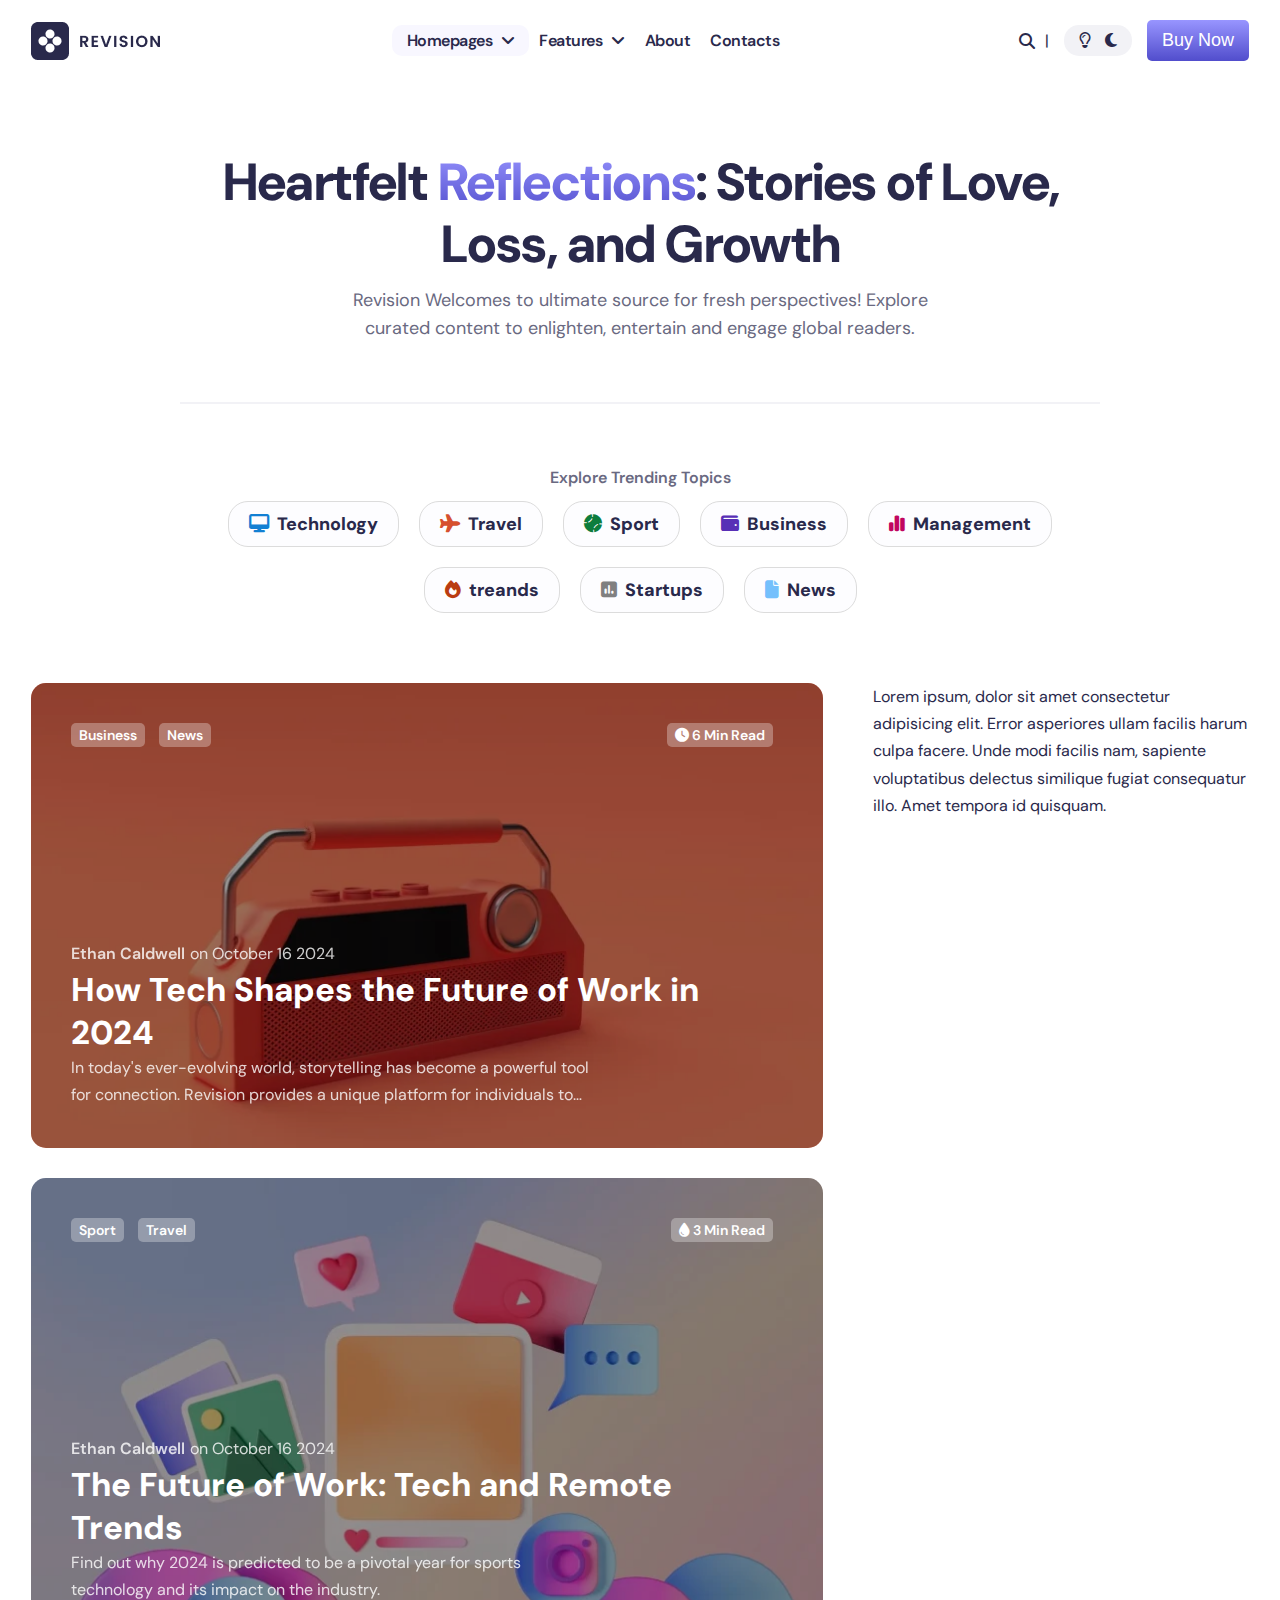
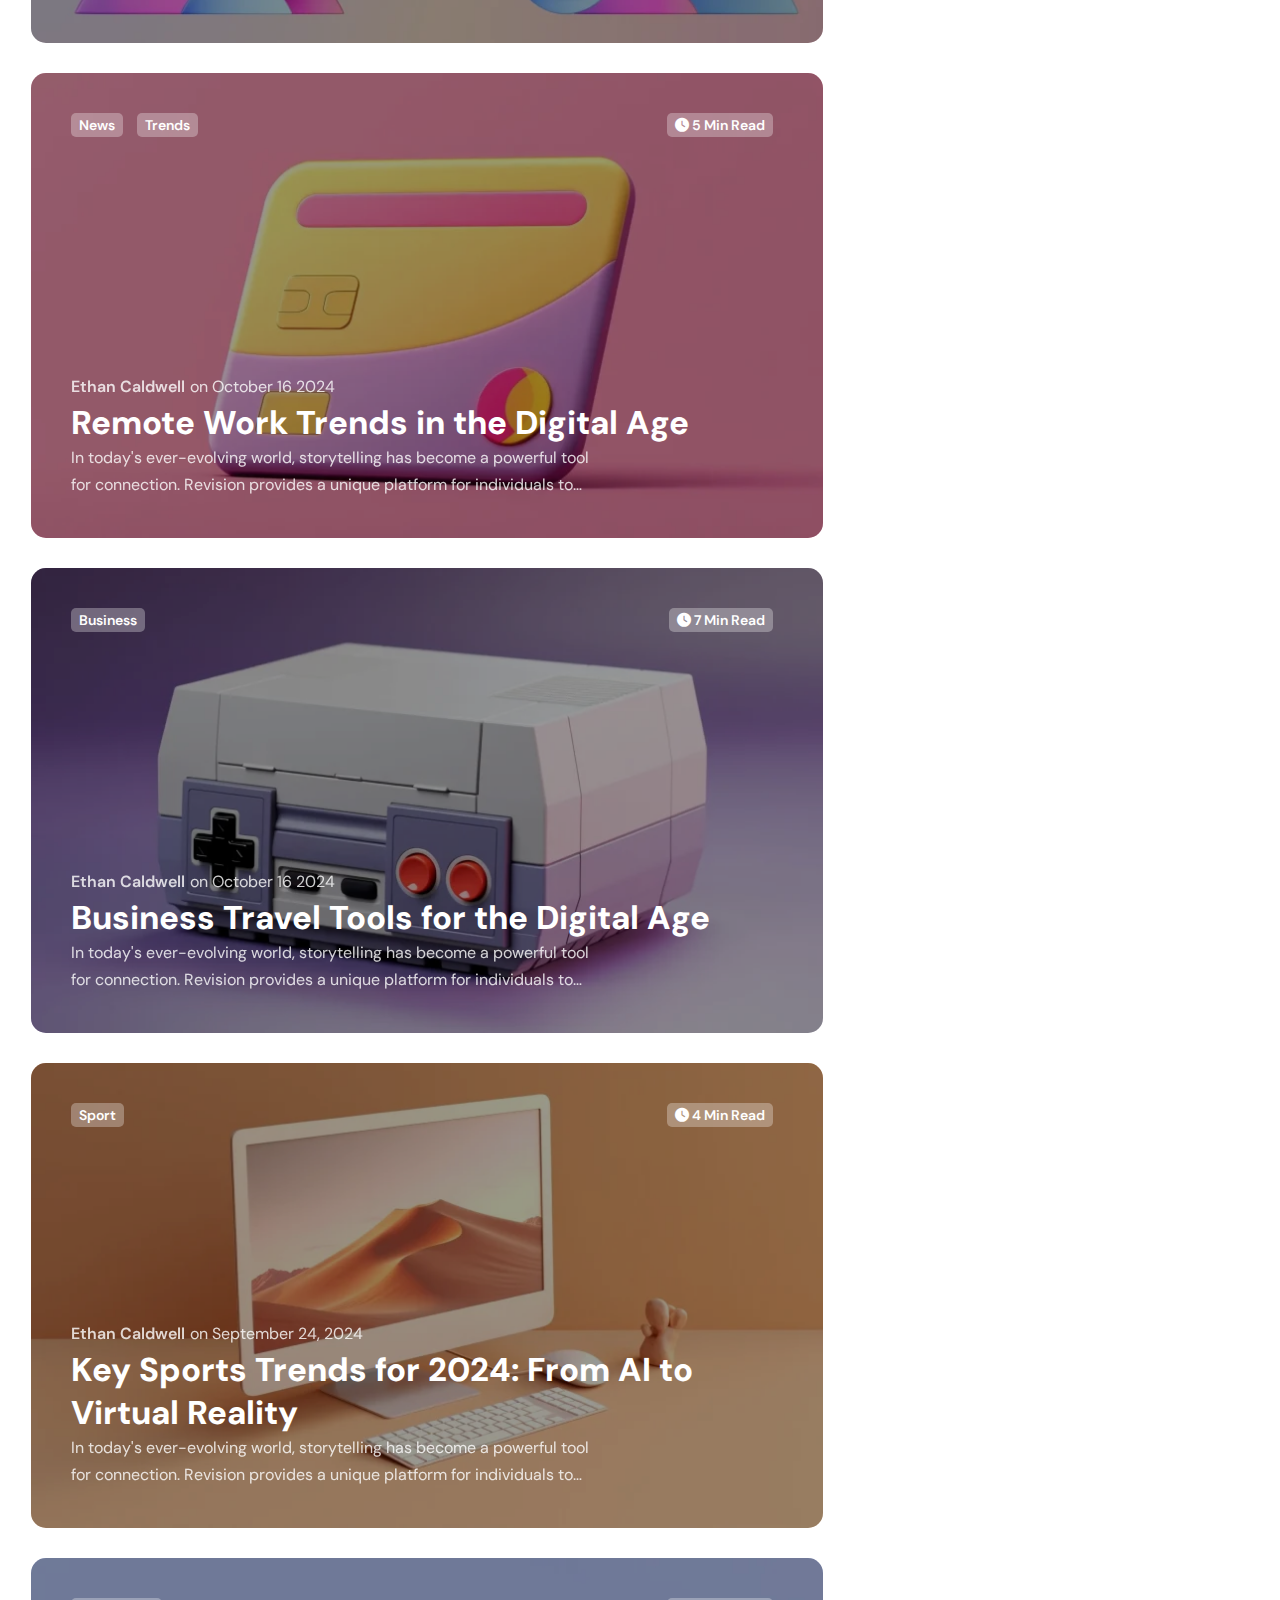
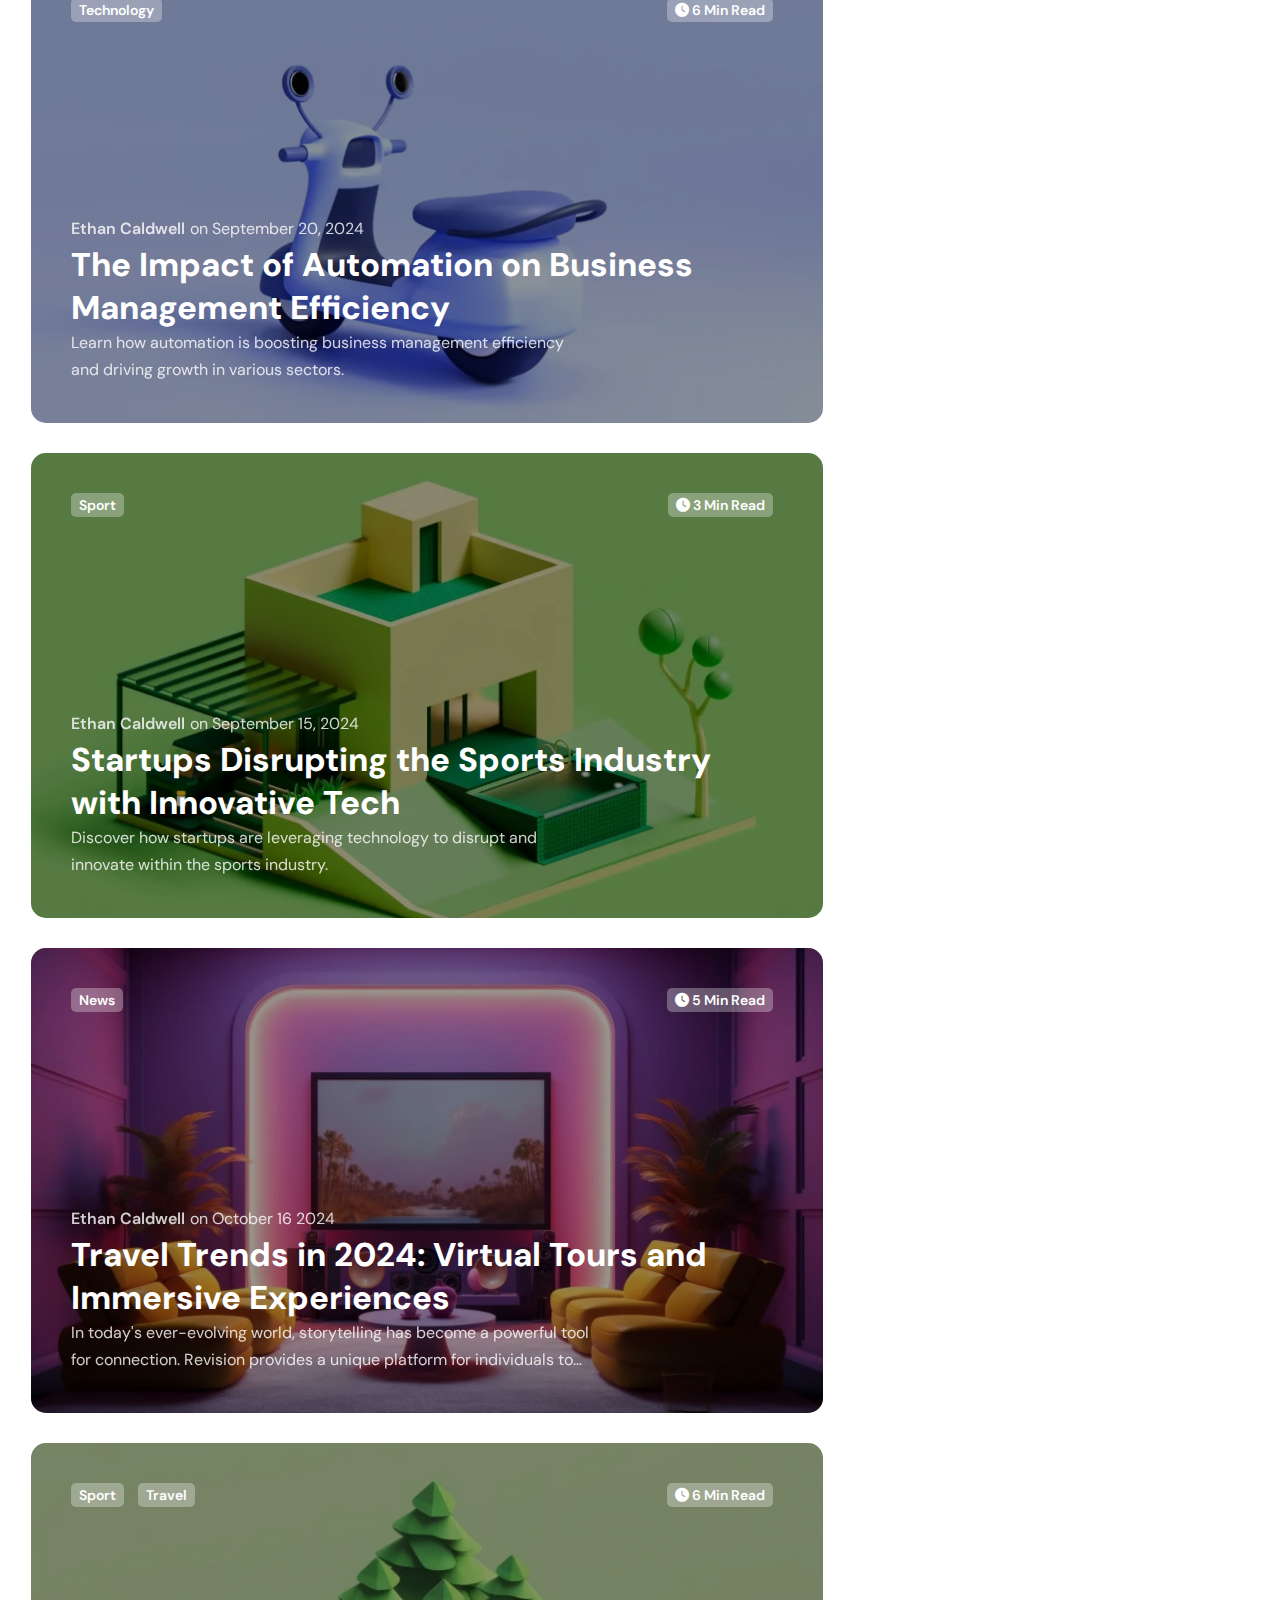
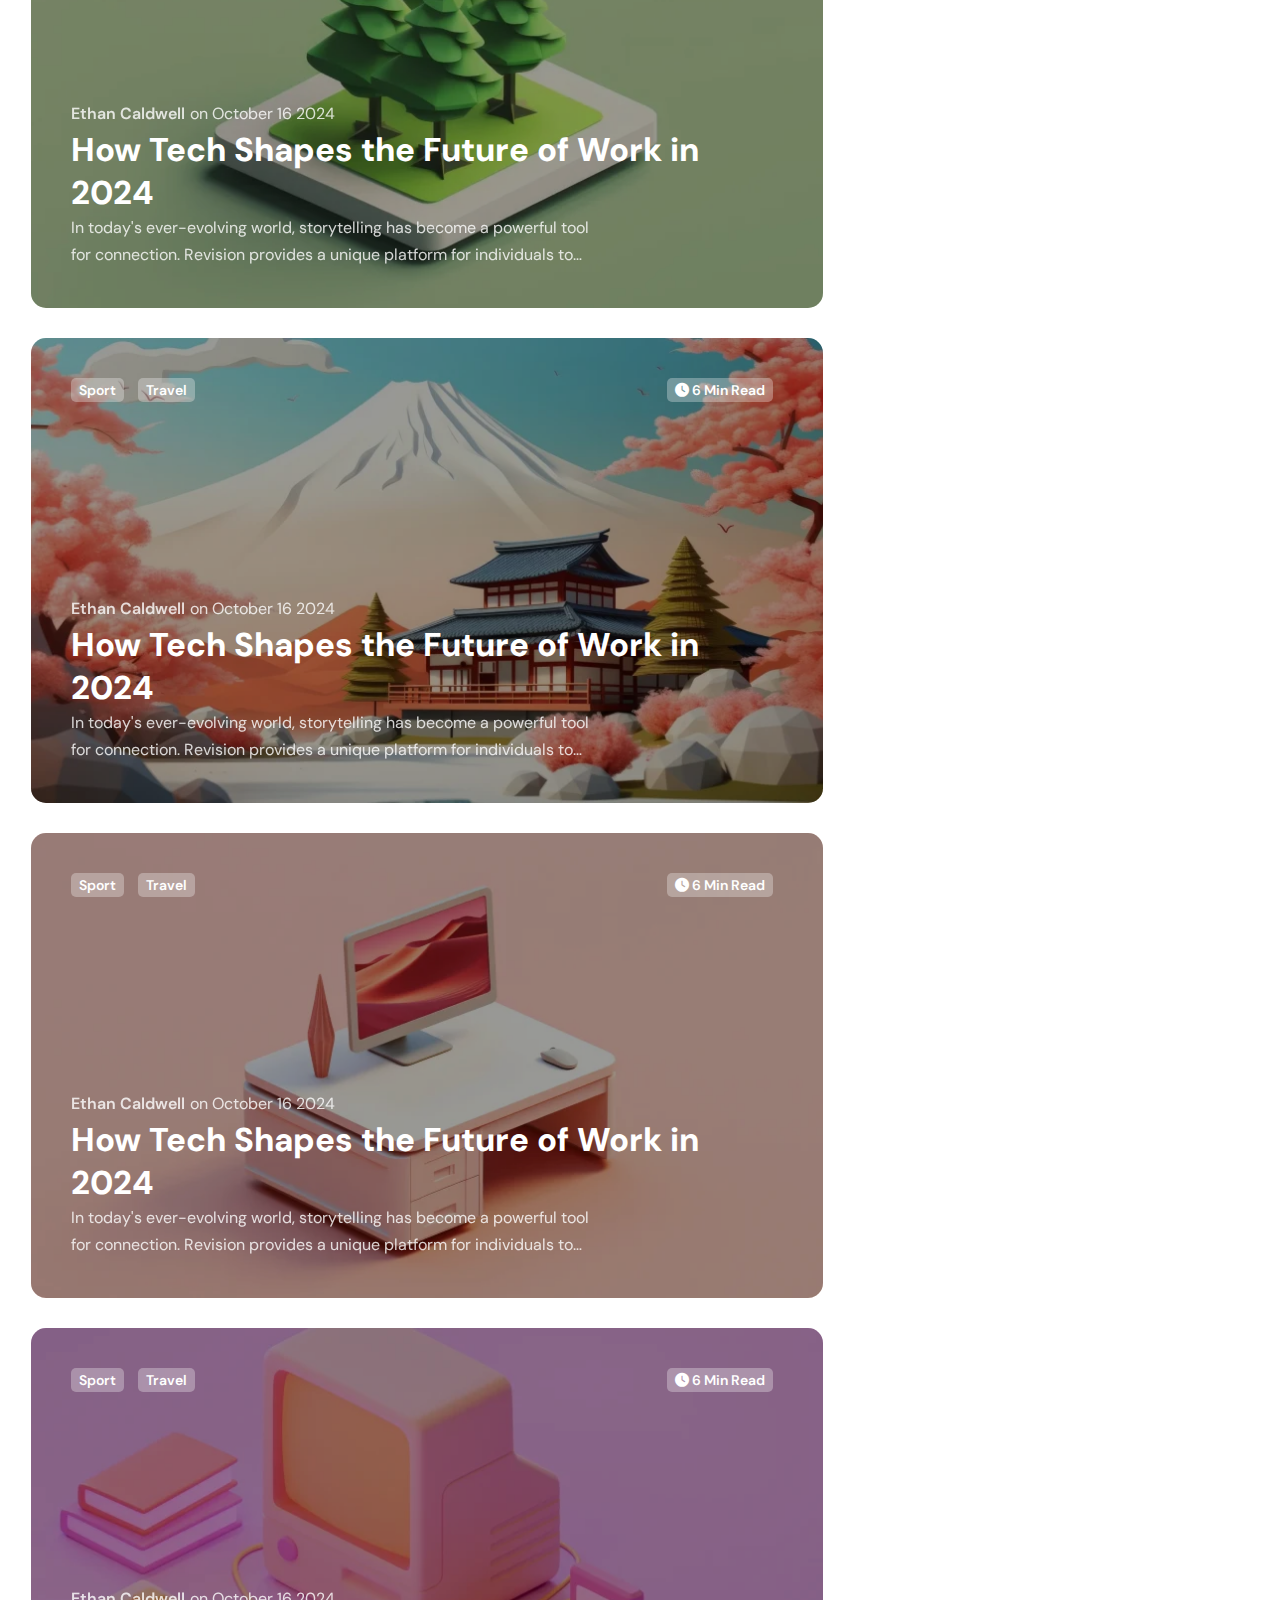
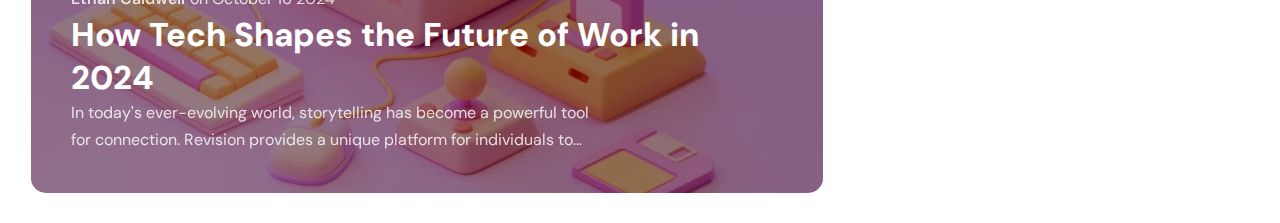
==== index.html @ ade7396b "First Commit" ====
<!DOCTYPE html>
<html lang="en">

<head>
    <meta charset="UTF-8">
    <meta name="viewport" content="width=device-width, initial-scale=1.0">
    <title>Revision - High-Performance WordPress Personal Blog Theme</title>
    <link rel="stylesheet" href="./css/DM sans/stylesheet.css" type="text/css">
    <link rel="stylesheet" href="./css/style.css" type="text/css">
    <link rel="stylesheet" href="./css/all.min.css" type="text/css">
</head>

<body>

    <header class="header">
        <div class="container">
            <div class="row justify-content-between align-center">
                <div class="logo">
                    <img src="./img/logo.png" alt="header logo" title="Logo">
                </div>
                <nav>
                    <ul class="d-flex align-center">
                        <li><a href="">Homepages <i class="fa-solid fa-angle-down"></i></a></li>
                        <li><a href="">Features <i class="fa-solid fa-angle-down"></i> </a></li>
                        <li><a href="">About</a></li>
                        <li><a href="">Contacts</a></li>
                    </ul>
                </nav>
                <div class="header-btns d-flex align-center">
                    <i class="fa-solid fa-magnifying-glass"></i> |
                    <div class="toggle">
                        <i class="fa-regular fa-lightbulb"></i>
                        <i class="fa-solid fa-moon"></i>
                    </div>
                    <button class="btn1">Buy Now</button>
                </div>
            </div>
        </div>
    </header>
    <main>
        <div class="intro">
            <div class="container">
                <h1>Heartfelt <span>Reflections</span>: Stories of Love, Loss, and Growth</h1>
                <p>Revision Welcomes to ultimate source for fresh perspectives! Explore curated content to enlighten,
                    entertain and engage global readers.
                </p>
            </div>
            <div class="line"></div>
        </div>
        <section class="trending-topics">
            <div class="container">
                <p>Explore Trending Topics</p>
                <div class="row icon-set justify-content-center">
                    <div class="icon">
                        <a href=""><i class="fa-solid fa-desktop" style="color: #1280d3;"></i>Technology</a>
                    </div>
                    <div class="icon">
                        <a href=""><i class="fa-solid fa-plane" style="color: #d6502e;"></i>Travel</a>
                    </div>
                    <div class="icon">
                        <a href=""> <i class="fa-solid fa-baseball" style="color: #0d7d3d;"></i>Sport</a>
                    </div>
                    <div class="icon">
                        <a href=""><i class="fa-solid fa-wallet" style="color: #582fb6;"></i>Business</a>
                    </div>
                    <div class="icon">
                        <a href=""><i class="fa-solid fa-chart-simple" style="color: #c10660;"></i>Management</a>
                    </div>
                    <div class="icon">
                        <a href=""><i class="fa-solid fa-fire" style="color: #ba3c12;"></i>treands</a>
                    </div>
                    <div class="icon">
                        <a href=""><i class="fa-solid fa-square-poll-vertical" style="color: gray"></i>Startups</a>
                    </div>
                    <div class="icon">
                        <a href=""><i class="fa-solid fa-file" style="color: #74C0FC;"></i>News</a>
                    </div>
                </div>
            </div>
        </section>

        <section class="blog">
            <div class="container">
                <div class="row">
                    <div class="w-65">
                        <div class="row">
                            <div class="blog-overlay">
                                <img src="./img/Blog-1.webp" alt="blog1" title="blog1" class="blog-img">
                                <div class="blog-content">
                                    <div class="d-flex justify-content-between">
                                        <div>
                                            <a href="#">Business</a>
                                            <a href="#">News</a>
                                        </div>
                                        <a href="#"><i class="fa-solid fa-clock"></i> 6 Min Read</a>
                                    </div>
                                    <div>
                                        <p class="op-8"><span class="author">Ethan Caldwell</span>on October 16 2024</p>
                                        <h2>How Tech Shapes the Future of Work in 2024</h2>
                                        <p class="p2 op-8"> In today's ever-evolving world, storytelling has become a
                                            powerful
                                            tool for
                                            connection. Revision provides a unique platform for individuals to…</p>
                                    </div>
                                </div>
                            </div>

                            <div class="blog-overlay">
                                <img src="./img/Blog-2.webp" alt="blog2" title="blog2" class="blog-img">
                                <div class="blog-content">
                                    <div class="d-flex justify-content-between">
                                        <div>
                                            <a href="#">Sport</a>
                                            <a href="#">Travel</a>
                                        </div>
                                        <a href="#"><i class="fa-solid fa-droplet"></i> 3 Min Read</a>
                                    </div>
                                    <div>
                                        <p class="op-8"><span class="author">Ethan Caldwell</span>on October 16 2024</p>
                                        <h2>The Future of Work: Tech and Remote Trends</h2>
                                        <p class="p2 op-8"> Find out why 2024 is predicted to be a pivotal year for
                                            sports technology and its impact on the industry.</p>
                                    </div>
                                </div>
                            </div>
                            <div class="blog-overlay">
                                <img src="./img/Blog-3.webp" alt="blog3" title="blog3" class="blog-img">
                                <div class="blog-content">
                                    <div class="d-flex justify-content-between">
                                        <div>
                                            <a href="#">News</a>
                                            <a href="#">Trends</a>
                                        </div>
                                        <a href="#"><i class="fa-solid fa-clock"></i> 5 Min Read</a>
                                    </div>
                                    <div>
                                        <p class="op-8"><span class="author">Ethan Caldwell</span>on October 16 2024</p>
                                        <h2>Remote Work Trends in the Digital Age </h2>
                                        <p class="p2 op-8"> In today's ever-evolving world, storytelling has become a
                                            powerful
                                            tool for
                                            connection. Revision provides a unique platform for individuals to…</p>
                                    </div>
                                </div>
                            </div>

                            <div class="blog-overlay">
                                <img src="./img/Blog-4.webp" alt="blog4" title="blog4" class="blog-img">
                                <div class="blog-content">
                                    <div class="d-flex justify-content-between">
                                        <div>
                                            <a href="#">Business</a>
                                        </div>
                                        <a href="#"><i class="fa-solid fa-clock"></i> 7 Min Read</a>
                                    </div>
                                    <div>
                                        <p class="op-8"><span class="author">Ethan Caldwell</span>on October 16 2024</p>
                                        <h2>Business Travel Tools for the Digital Age</h2>
                                        <p class="p2 op-8"> In today's ever-evolving world, storytelling has become a
                                            powerful
                                            tool for
                                            connection. Revision provides a unique platform for individuals to…</p>
                                    </div>
                                </div>
                            </div>
                            <div class="blog-overlay">
                                <img src="./img/Blog-5.webp" alt="blog5" title="blog5" class="blog-img">
                                <div class="blog-content">
                                    <div class="d-flex justify-content-between">
                                        <div>
                                            <a href="#">Sport</a>
                                        </div>
                                        <a href="#"><i class="fa-solid fa-clock"></i> 4 Min Read</a>
                                    </div>
                                    <div>
                                        <p class="op-8"><span class="author">Ethan Caldwell</span>on September 24, 2024
                                        </p>
                                        <h2>
                                            Key Sports Trends for 2024: From AI to Virtual Reality</h2>
                                        <p class="p2 op-8"> In today's ever-evolving world, storytelling has become a
                                            powerful
                                            tool for
                                            connection. Revision provides a unique platform for individuals to…</p>
                                    </div>
                                </div>
                            </div>
                            <div class="blog-overlay">
                                <img src="./img/Blog-6.webp" alt="blog6" title="blog6" class="blog-img">
                                <div class="blog-content">
                                    <div class="d-flex justify-content-between">
                                        <div>
                                            <a href="#">Technology</a>
                                        </div>
                                        <a href="#"><i class="fa-solid fa-clock"></i> 6 Min Read</a>
                                    </div>
                                    <div>
                                        <p class="op-8"><span class="author">Ethan Caldwell</span>on September 20, 2024
                                        </p>
                                        <h2>The Impact of Automation on Business Management Efficiency</h2>
                                        <p class="p2 op-8">
                                            Learn how automation is boosting business management efficiency and driving
                                            growth in various sectors.

                                        </p>
                                    </div>
                                </div>
                            </div>
                            <div class="blog-overlay">
                                <img src="./img/Blog-7.webp" alt="blog7" title="blog7" class="blog-img">
                                <div class="blog-content">
                                    <div class="d-flex justify-content-between">
                                        <div>
                                            <a href="#">Sport</a>
                                        </div>
                                        <a href="#"><i class="fa-solid fa-clock"></i> 3 Min Read</a>
                                    </div>
                                    <div>
                                        <p class="op-8"><span class="author">Ethan Caldwell</span>on September 15, 2024
                                        </p>
                                        <h2>Startups Disrupting the Sports Industry with Innovative Tech</h2>
                                        <p class="p2 op-8">
                                            Discover how startups are leveraging technology to disrupt and innovate
                                            within the sports industry.

                                        </p>
                                    </div>
                                </div>
                            </div>
                            <div class="blog-overlay">
                                <img src="./img/Blog-8.webp" alt="blog8" title="blog8" class="blog-img">
                                <div class="blog-content">
                                    <div class="d-flex justify-content-between">
                                        <div>
                                            <a href="#">News</a>
                                        </div>
                                        <a href="#"><i class="fa-solid fa-clock"></i> 5 Min Read</a>
                                    </div>
                                    <div>
                                        <p class="op-8"><span class="author">Ethan Caldwell</span>on October 16 2024</p>
                                        <h2>Travel Trends in 2024: Virtual Tours and Immersive Experiences</h2>
                                        <p class="p2 op-8"> In today's ever-evolving world, storytelling has become a
                                            powerful
                                            tool for
                                            connection. Revision provides a unique platform for individuals to…</p>
                                    </div>
                                </div>
                            </div>
                            <div class="blog-overlay">
                                <img src="./img/Blog-9.webp" alt="blog9" title="blog9" class="blog-img">
                                <div class="blog-content">
                                    <div class="d-flex justify-content-between">
                                        <div>
                                            <a href="#">Sport</a>
                                            <a href="#">Travel</a>
                                        </div>
                                        <a href="#"><i class="fa-solid fa-clock"></i> 6 Min Read</a>
                                    </div>
                                    <div>
                                        <p class="op-8"><span class="author">Ethan Caldwell</span>on October 16 2024</p>
                                        <h2>How Tech Shapes the Future of Work in 2024</h2>
                                        <p class="p2 op-8"> In today's ever-evolving world, storytelling has become a
                                            powerful
                                            tool for
                                            connection. Revision provides a unique platform for individuals to…</p>
                                    </div>
                                </div>
                            </div>
                            <div class="blog-overlay">
                                <img src="./img/Blog-10.webp" alt="blog10" title="blog10" class="blog-img">
                                <div class="blog-content">
                                    <div class="d-flex justify-content-between">
                                        <div>
                                            <a href="#">Sport</a>
                                            <a href="#">Travel</a>
                                        </div>
                                        <a href="#"><i class="fa-solid fa-clock"></i> 6 Min Read</a>
                                    </div>
                                    <div>
                                        <p class="op-8"><span class="author">Ethan Caldwell</span>on October 16 2024</p>
                                        <h2>How Tech Shapes the Future of Work in 2024</h2>
                                        <p class="p2 op-8"> In today's ever-evolving world, storytelling has become a
                                            powerful
                                            tool for
                                            connection. Revision provides a unique platform for individuals to…</p>
                                    </div>
                                </div>
                            </div>
                            <div class="blog-overlay">
                                <img src="./img/Blog-11.webp" alt="blog11" title="blog11" class="blog-img">
                                <div class="blog-content">
                                    <div class="d-flex justify-content-between">
                                        <div>
                                            <a href="#">Sport</a>
                                            <a href="#">Travel</a>
                                        </div>
                                        <a href="#"><i class="fa-solid fa-clock"></i> 6 Min Read</a>
                                    </div>
                                    <div>
                                        <p class="op-8"><span class="author">Ethan Caldwell</span>on October 16 2024</p>
                                        <h2>How Tech Shapes the Future of Work in 2024</h2>
                                        <p class="p2 op-8"> In today's ever-evolving world, storytelling has become a
                                            powerful
                                            tool for
                                            connection. Revision provides a unique platform for individuals to…</p>
                                    </div>
                                </div>
                            </div>
                            <div class="blog-overlay">
                                <img src="./img/Blog-12.webp" alt="blog12" title="blog12" class="blog-img">
                                <div class="blog-content">
                                    <div class="d-flex justify-content-between">
                                        <div>
                                            <a href="#">Sport</a>
                                            <a href="#">Travel</a>
                                        </div>
                                        <a href="#"><i class="fa-solid fa-clock"></i> 6 Min Read</a>
                                    </div>
                                    <div>
                                        <p class="op-8"><span class="author">Ethan Caldwell</span>on October 16 2024</p>
                                        <h2>How Tech Shapes the Future of Work in 2024</h2>
                                        <p class="p2 op-8"> In today's ever-evolving world, storytelling has become a
                                            powerful
                                            tool for
                                            connection. Revision provides a unique platform for individuals to…</p>
                                    </div>
                                </div>
                            </div>
                        </div>
                    </div>
                    <div class=" w-35">
                        <p>Lorem ipsum, dolor sit amet consectetur adipisicing elit. Error asperiores ullam
                            facilis
                            harum culpa facere. Unde modi facilis nam, sapiente voluptatibus delectus
                            similique fugiat
                            consequatur illo. Amet tempora id quisquam.</p>
                    </div>
                </div>
            </div>
        </section>
    </main>
    <footer>

    </footer>


</body>

</html>
---- css/DM sans/stylesheet.css ----
@font-face {
    font-family: 'DM Sans 18pt';
    src: url('DMSans18pt-Black.woff2') format('woff2'),
        url('DMSans18pt-Black.woff') format('woff');
    font-weight: 900;
    font-style: normal;
    font-display: swap;
}

@font-face {
    font-family: 'DM Sans 18pt';
    src: url('DMSans18pt-Bold.woff2') format('woff2'),
        url('DMSans18pt-Bold.woff') format('woff');
    font-weight: bold;
    font-style: normal;
    font-display: swap;
}

@font-face {
    font-family: 'DM Sans 18pt';
    src: url('DMSans18pt-BlackItalic.woff2') format('woff2'),
        url('DMSans18pt-BlackItalic.woff') format('woff');
    font-weight: 900;
    font-style: italic;
    font-display: swap;
}

@font-face {
    font-family: 'DM Sans 18pt';
    src: url('DMSans18pt-BoldItalic.woff2') format('woff2'),
        url('DMSans18pt-BoldItalic.woff') format('woff');
    font-weight: bold;
    font-style: italic;
    font-display: swap;
}

@font-face {
    font-family: 'DM Sans 18pt';
    src: url('DMSans18pt-ExtraLight.woff2') format('woff2'),
        url('DMSans18pt-ExtraLight.woff') format('woff');
    font-weight: 200;
    font-style: normal;
    font-display: swap;
}

@font-face {
    font-family: 'DM Sans 18pt';
    src: url('DMSans18pt-ExtraBoldItalic.woff2') format('woff2'),
        url('DMSans18pt-ExtraBoldItalic.woff') format('woff');
    font-weight: bold;
    font-style: italic;
    font-display: swap;
}

@font-face {
    font-family: 'DM Sans 18pt';
    src: url('DMSans18pt-ExtraBold.woff2') format('woff2'),
        url('DMSans18pt-ExtraBold.woff') format('woff');
    font-weight: bold;
    font-style: normal;
    font-display: swap;
}

@font-face {
    font-family: 'DM Sans 18pt';
    src: url('DMSans18pt-ExtraLightItalic.woff2') format('woff2'),
        url('DMSans18pt-ExtraLightItalic.woff') format('woff');
    font-weight: 200;
    font-style: italic;
    font-display: swap;
}

@font-face {
    font-family: 'DM Sans 18pt';
    src: url('DMSans18pt-ThinItalic.woff2') format('woff2'),
        url('DMSans18pt-ThinItalic.woff') format('woff');
    font-weight: 100;
    font-style: italic;
    font-display: swap;
}

@font-face {
    font-family: 'DM Sans 18pt';
    src: url('DMSans18pt-SemiBoldItalic.woff2') format('woff2'),
        url('DMSans18pt-SemiBoldItalic.woff') format('woff');
    font-weight: 600;
    font-style: italic;
    font-display: swap;
}

@font-face {
    font-family: 'DM Sans 18pt';
    src: url('DMSans18pt-Italic.woff2') format('woff2'),
        url('DMSans18pt-Italic.woff') format('woff');
    font-weight: normal;
    font-style: italic;
    font-display: swap;
}

@font-face {
    font-family: 'DM Sans 18pt';
    src: url('DMSans18pt-Light.woff2') format('woff2'),
        url('DMSans18pt-Light.woff') format('woff');
    font-weight: 300;
    font-style: normal;
    font-display: swap;
}

@font-face {
    font-family: 'DM Sans 18pt';
    src: url('DMSans18pt-LightItalic.woff2') format('woff2'),
        url('DMSans18pt-LightItalic.woff') format('woff');
    font-weight: 300;
    font-style: italic;
    font-display: swap;
}

@font-face {
    font-family: 'DM Sans 18pt';
    src: url('DMSans18pt-SemiBold.woff2') format('woff2'),
        url('DMSans18pt-SemiBold.woff') format('woff');
    font-weight: 600;
    font-style: normal;
    font-display: swap;
}

@font-face {
    font-family: 'DM Sans 18pt';
    src: url('DMSans18pt-Medium.woff2') format('woff2'),
        url('DMSans18pt-Medium.woff') format('woff');
    font-weight: 500;
    font-style: normal;
    font-display: swap;
}

@font-face {
    font-family: 'DM Sans 18pt';
    src: url('DMSans18pt-Thin.woff2') format('woff2'),
        url('DMSans18pt-Thin.woff') format('woff');
    font-weight: 100;
    font-style: normal;
    font-display: swap;
}

@font-face {
    font-family: 'DM Sans 18pt';
    src: url('DMSans18pt-Regular.woff2') format('woff2'),
        url('DMSans18pt-Regular.woff') format('woff');
    font-weight: normal;
    font-style: normal;
    font-display: swap;
}

@font-face {
    font-family: 'DM Sans 18pt';
    src: url('DMSans18pt-MediumItalic.woff2') format('woff2'),
        url('DMSans18pt-MediumItalic.woff') format('woff');
    font-weight: 500;
    font-style: italic;
    font-display: swap;
}
---- css/style.css ----
:root {
  --color-white: #ffffff;
  --color-blck: #29294b;
  --color-gray: #696981;
  --color-green: #1acf9e;
  --color-purple: #9895ff;
}
* {
  margin: 0;
  padding: 0;
  box-sizing: border-box;
}
body {
  font-family: "DM Sans 18pt", sans-serif;
  color: var(--color-blck);
}
p {
  line-height: 1.7;
}
html {
  scroll-behavior: smooth;
}
.container {
  max-width: 1248px;
  margin: 0 auto;
  padding: 0 15px;
}
img {
  max-width: 100%;
  display: block;
}
ul {
  list-style: none;
}
a {
  text-decoration: none;
  color: var(--color-blck);
  display: inline-block;
}
.row {
  display: flex;
  flex-wrap: wrap;
}
.d-flex {
  display: flex;
}
.position-relative {
  position: relative;
}
.align-center {
  align-items: center;
}
.justify-content-center {
  justify-content: center;
}
.justify-content-between {
  justify-content: space-between;
}
.text-center {
  text-align: center;
}
.w-65 {
  width: 65%;
}
.w-35 {
  width: 35%;
}

.op-8 {
  opacity: 0.8;
}
/* HEADER */
.header {
  padding: 20px 0px;
}

.logo {
  font-size: 24px;
}

.header nav ul li a {
  padding: 0 10px;
  font-weight: 600;
  align-items: center;
  letter-spacing: -0.48px;
}

.header nav ul li a > i {
  margin-left: 5px;
}

.header nav ul li:first-child {
  background-color: #f8f7ff;
  padding: 5px;
  border-radius: 10px;
}
.header-btns i {
  padding-right: 10px;
}

.header-btns .toggle i:first-child {
  margin-left: 10px;
}

.toggle {
  background-color: #f2f2f6;
  padding: 5px;
  border-radius: 15px;
  margin-left: 15px;
}

.btn1 {
  margin-left: 15px;
  padding: 10px 15px;
  background: linear-gradient(180deg, #9895ff 0%, #514dcc 100%);
  border-radius: 5px;
  color: var(--color-white);
  font-size: 18px;
  border: none;
}

/* INTRO */
.intro {
  max-width: 920px;
  margin: 0 auto;
  text-align: center;
}

.intro h1 {
  font-size: 52px;
  margin-bottom: 10px;
  font-weight: 700;
  padding-top: 70px;
  line-height: 62.4px;
  letter-spacing: -2.6px;
}

.intro h1 span {
  background: linear-gradient(180deg, #9895ff 0%, #514dcc 100%);
  -webkit-background-clip: text;
  -webkit-text-fill-color: transparent;
}
.intro p {
  max-width: 640px;
  margin: 0 auto;
  padding: 0px 0 60px 0;
  font-size: 18px;
  color: var(--color-gray);
  line-height: 28px;
}

.line {
  height: 2px;
  background-color: #f2f2f6;
}

/* TRENDING TOPICS */

.trending-topics {
  padding: 60px 0;
}

.trending-topics p {
  text-align: center;
  color: var(--color-gray);
  font-weight: 600;
}
.icon-set {
  text-align: center;
  max-width: 940px;
  justify-content: center;
  margin: 0 auto;
}

.icon {
  margin: 10px;
}
.icon a {
  padding: 10px 20px;
  font-weight: 700;
  font-size: 18px;
  background-color: #fdfdff;
  border: 1px solid gainsboro;
  border-radius: 20px;
}
.icon a:hover {
  box-shadow: 0 5px 25px 0 rgba(114, 114, 255, 0.12);
  transition: 0.4s;
}

.icon a i {
  padding-right: 8px;
}

/* BLOG */

.blog-img {
  width: 824px;
  height: 465px;
  object-fit: cover;
  border-radius: 15px;
}

.blog-overlay {
  position: relative;
  margin-bottom: 30px;
}
.blog-content {
  position: absolute;
  top: 0;
  left: 0;
  display: flex;
  flex-direction: column;
  justify-content: space-between;
  height: 100%;
  background-color: rgba(0, 0, 0, 0.4);
  padding: 40px;
  border-radius: 15px;
  min-width: 792px;
  color: var(--color-white);
}

.blog-content .d-flex a {
  color: var(--color-white);
  padding: 3px 8px;
  background-color: rgba(255, 255, 255, 0.3);
  border-radius: 5px;
  margin-right: 10px;
  font-size: 14px;
  font-weight: 600;
}

.blog .w-35 {
  padding-left: 50px;
}

.blog-content h2 {
  font-size: 33px;
}

.blog-content .p2 {
  max-width: 520px;
}

.blog-content .author {
  color: var(--color-white);
  font-weight: 600;
  padding-right: 5px;
}
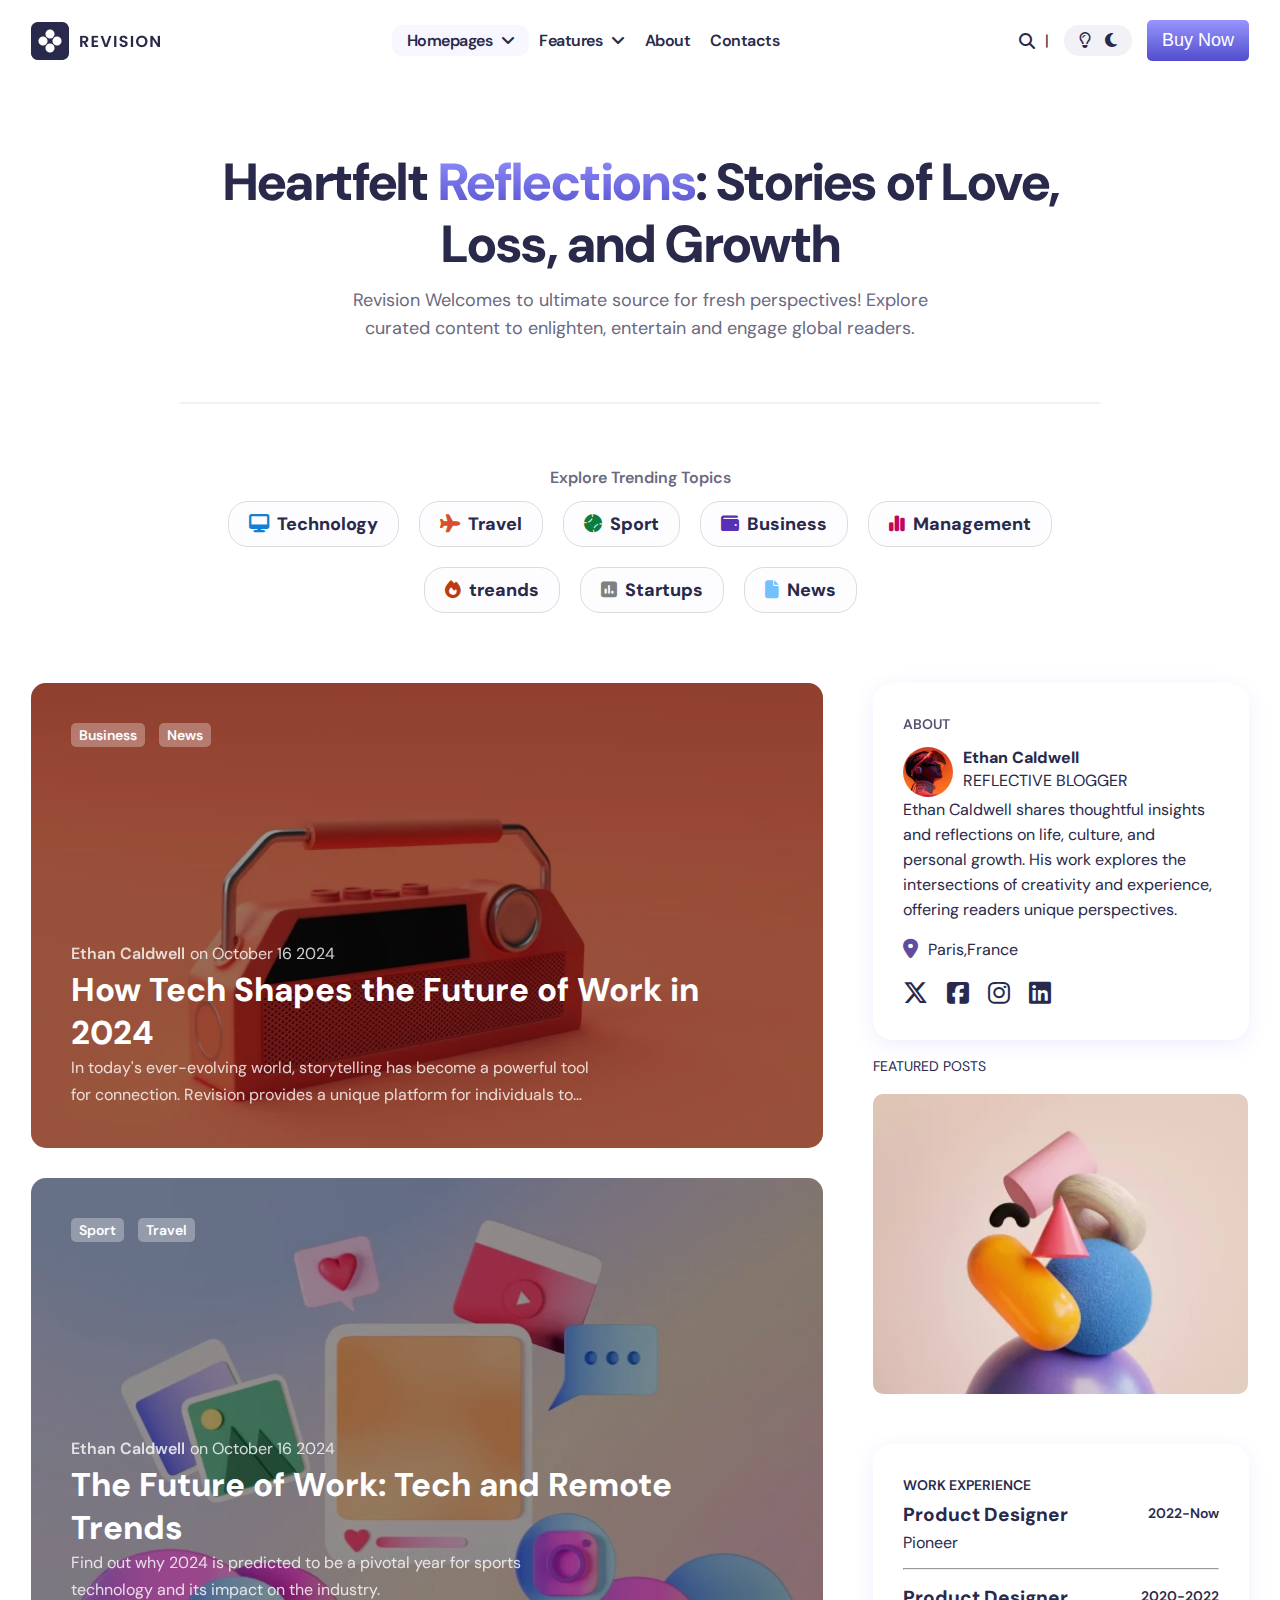
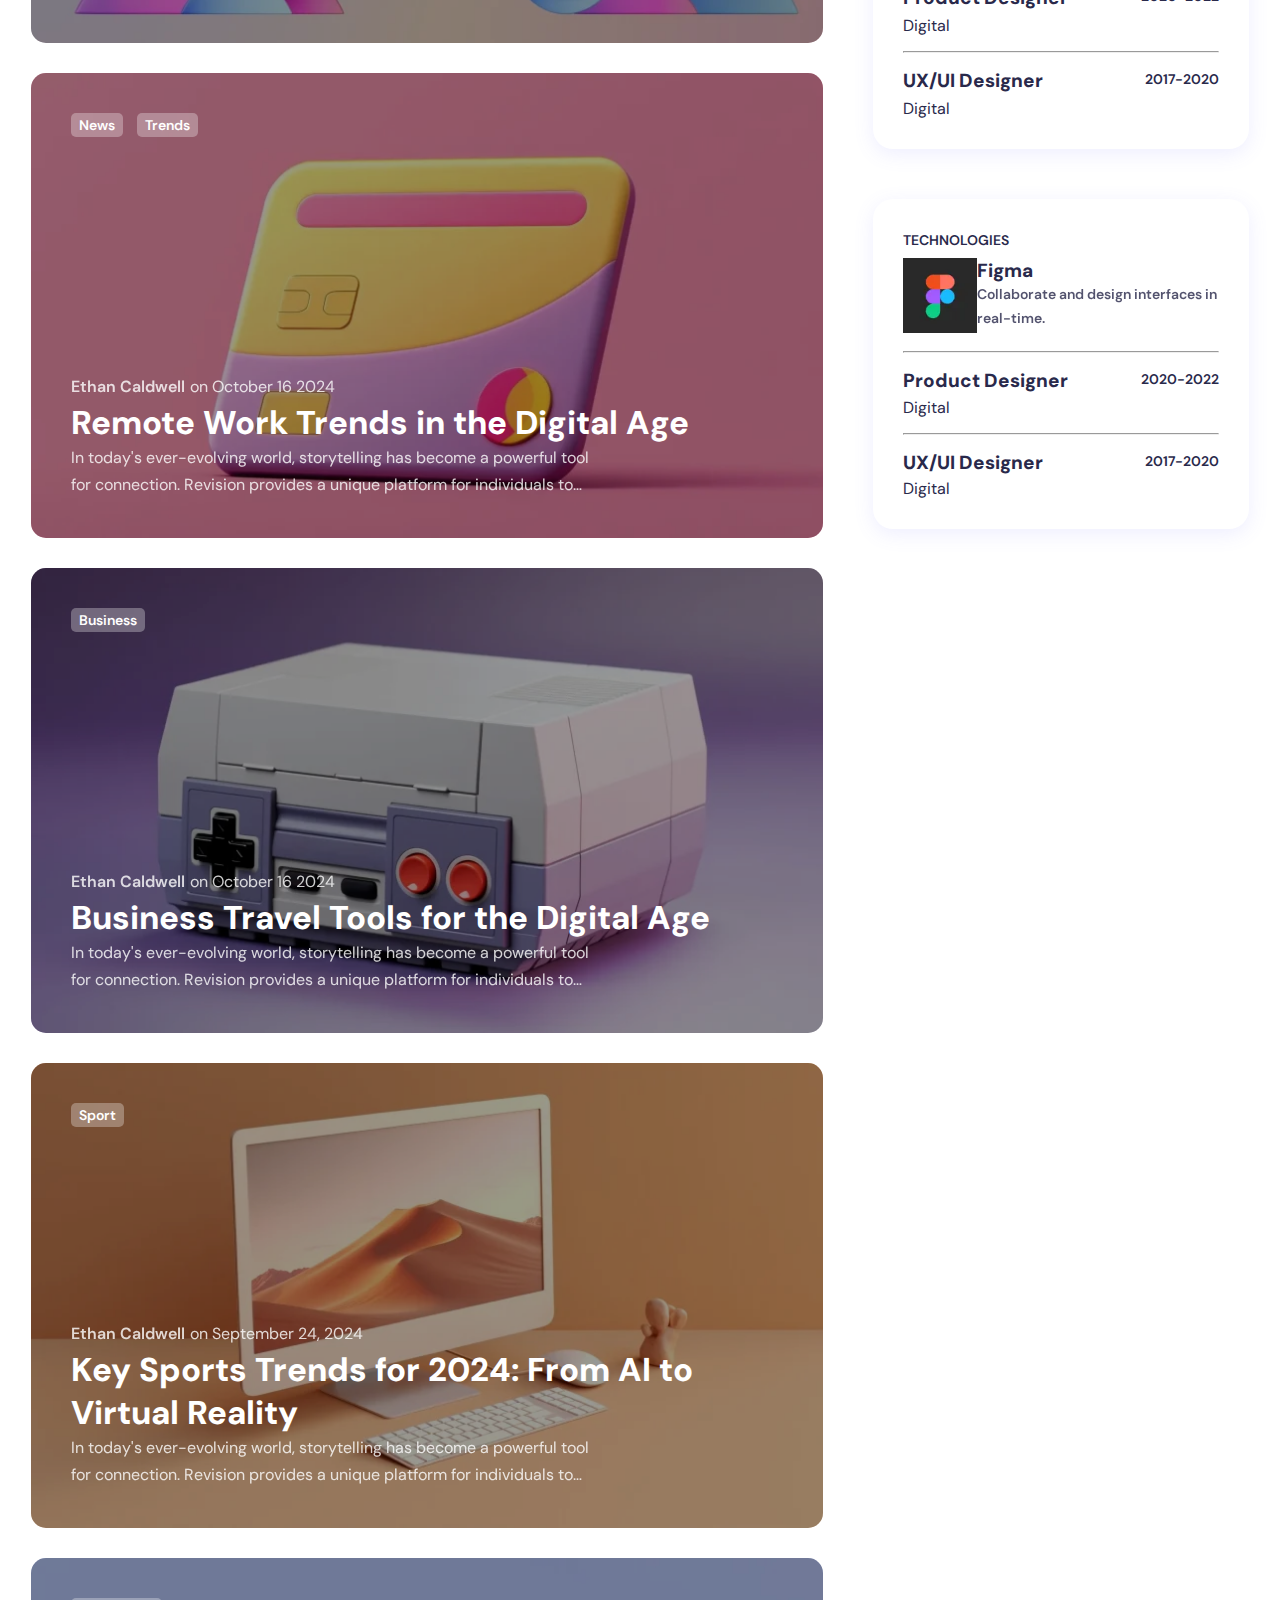
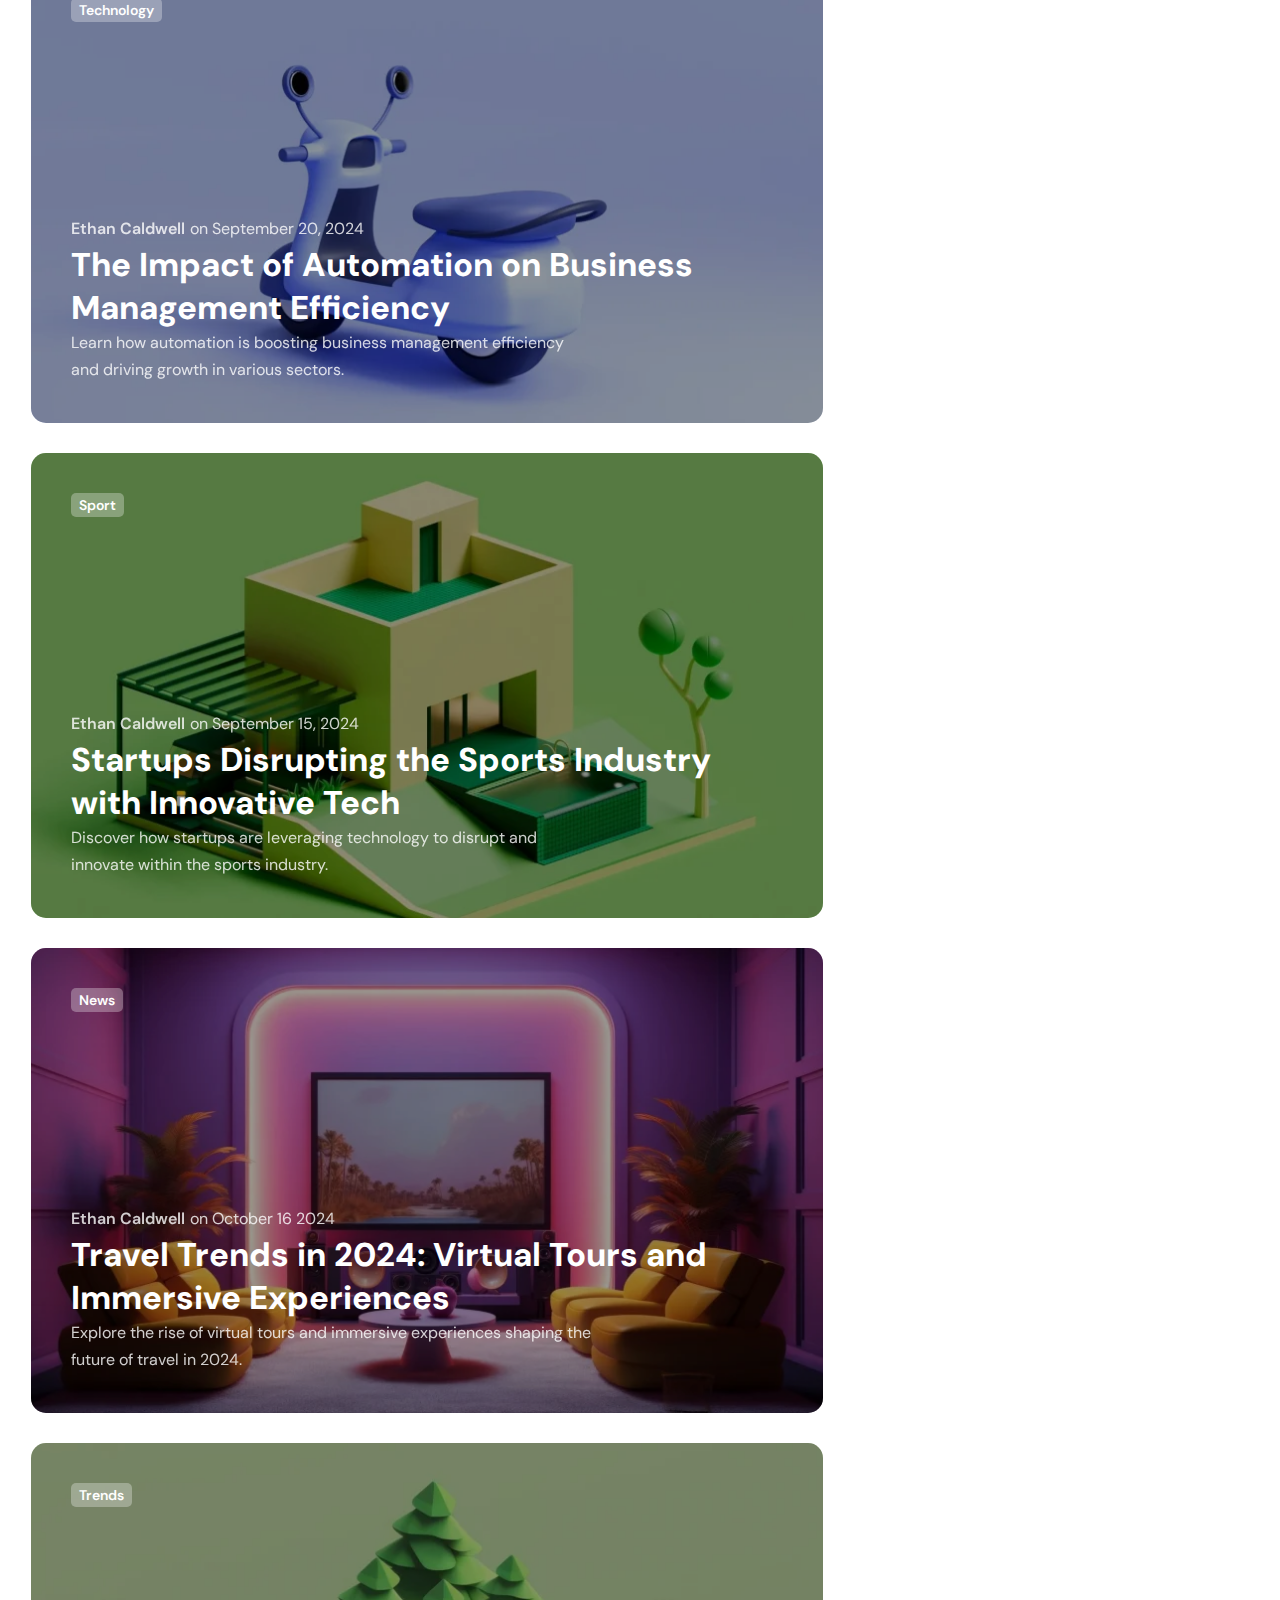
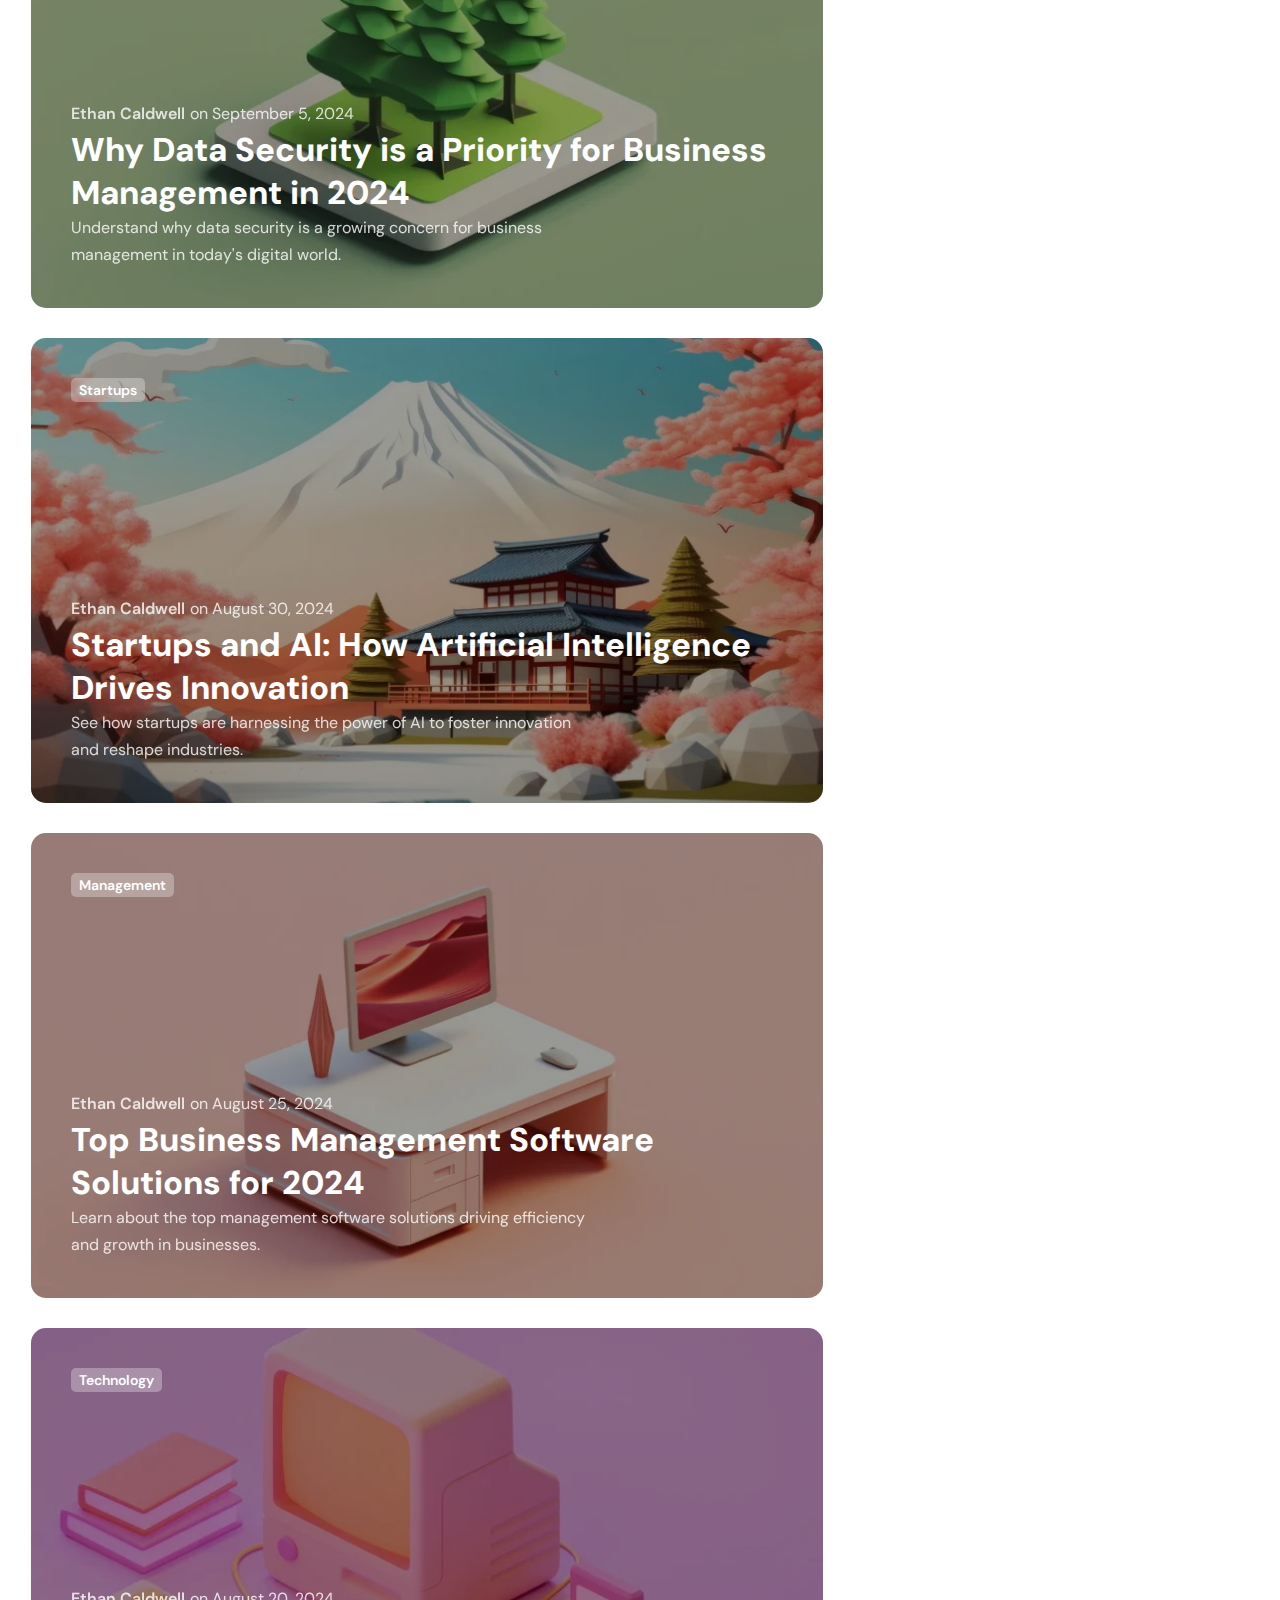
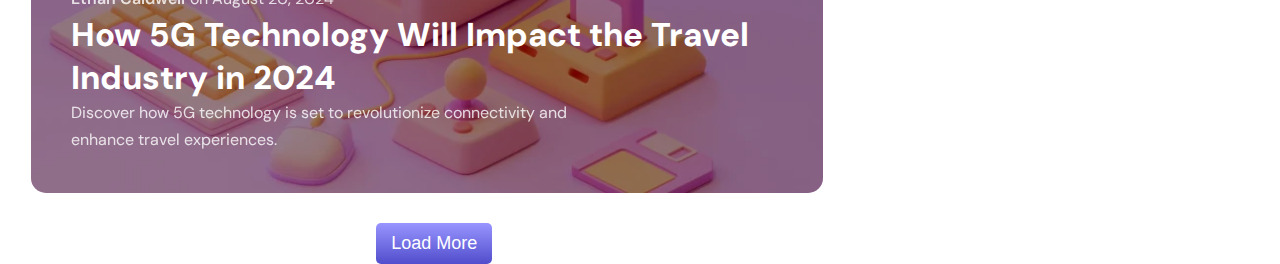
==== commit ee6326ba: "Ui Update" ====
--- a/index.html
+++ b/index.html
@@ -92,7 +92,7 @@
                                             <a href="#">Business</a>
                                             <a href="#">News</a>
                                         </div>
-                                        <a href="#"><i class="fa-solid fa-clock"></i> 6 Min Read</a>
+                                        <a href="#" class="read"><i class="fa-solid fa-clock"></i> 6 Min Read</a>
                                     </div>
                                     <div>
                                         <p class="op-8"><span class="author">Ethan Caldwell</span>on October 16 2024</p>
@@ -113,7 +113,9 @@
                                             <a href="#">Sport</a>
                                             <a href="#">Travel</a>
                                         </div>
-                                        <a href="#"><i class="fa-solid fa-droplet"></i> 3 Min Read</a>
+                                        <a href="#" class="read">
+                                            <i class="fa-solid fa-droplet"></i> 3 Min Read
+                                        </a>
                                     </div>
                                     <div>
                                         <p class="op-8"><span class="author">Ethan Caldwell</span>on October 16 2024</p>
@@ -131,7 +133,7 @@
                                             <a href="#">News</a>
                                             <a href="#">Trends</a>
                                         </div>
-                                        <a href="#"><i class="fa-solid fa-clock"></i> 5 Min Read</a>
+                                        <a href="#" class="read"><i class="fa-solid fa-clock"></i> 5 Min Read</a>
                                     </div>
                                     <div>
                                         <p class="op-8"><span class="author">Ethan Caldwell</span>on October 16 2024</p>
@@ -151,7 +153,7 @@
                                         <div>
                                             <a href="#">Business</a>
                                         </div>
-                                        <a href="#"><i class="fa-solid fa-clock"></i> 7 Min Read</a>
+                                        <a href="#" class="read"><i class="fa-solid fa-clock"></i> 7 Min Read</a>
                                     </div>
                                     <div>
                                         <p class="op-8"><span class="author">Ethan Caldwell</span>on October 16 2024</p>
@@ -170,7 +172,7 @@
                                         <div>
                                             <a href="#">Sport</a>
                                         </div>
-                                        <a href="#"><i class="fa-solid fa-clock"></i> 4 Min Read</a>
+                                        <a href="#" class="read"><i class="fa-solid fa-clock"></i> 4 Min Read</a>
                                     </div>
                                     <div>
                                         <p class="op-8"><span class="author">Ethan Caldwell</span>on September 24, 2024
@@ -191,7 +193,7 @@
                                         <div>
                                             <a href="#">Technology</a>
                                         </div>
-                                        <a href="#"><i class="fa-solid fa-clock"></i> 6 Min Read</a>
+                                        <a href="#" class="read"><i class="fa-solid fa-clock"></i> 6 Min Read</a>
                                     </div>
                                     <div>
                                         <p class="op-8"><span class="author">Ethan Caldwell</span>on September 20, 2024
@@ -212,7 +214,7 @@
                                         <div>
                                             <a href="#">Sport</a>
                                         </div>
-                                        <a href="#"><i class="fa-solid fa-clock"></i> 3 Min Read</a>
+                                        <a href="#" class="read"><i class="fa-solid fa-clock"></i> 3 Min Read</a>
                                     </div>
                                     <div>
                                         <p class="op-8"><span class="author">Ethan Caldwell</span>on September 15, 2024
@@ -233,15 +235,15 @@
                                         <div>
                                             <a href="#">News</a>
                                         </div>
-                                        <a href="#"><i class="fa-solid fa-clock"></i> 5 Min Read</a>
+                                        <a href="#" class="read"><i class="fa-solid fa-clock"></i> 5 Min Read</a>
                                     </div>
                                     <div>
                                         <p class="op-8"><span class="author">Ethan Caldwell</span>on October 16 2024</p>
                                         <h2>Travel Trends in 2024: Virtual Tours and Immersive Experiences</h2>
-                                        <p class="p2 op-8"> In today's ever-evolving world, storytelling has become a
-                                            powerful
-                                            tool for
-                                            connection. Revision provides a unique platform for individuals to…</p>
+                                        <p class="p2 op-8">
+                                            Explore the rise of virtual tours and immersive experiences shaping the
+                                            future of travel in 2024.
+                                        </p>
                                     </div>
                                 </div>
                             </div>
@@ -250,18 +252,19 @@
                                 <div class="blog-content">
                                     <div class="d-flex justify-content-between">
                                         <div>
-                                            <a href="#">Sport</a>
-                                            <a href="#">Travel</a>
-                                        </div>
-                                        <a href="#"><i class="fa-solid fa-clock"></i> 6 Min Read</a>
-                                    </div>
-                                    <div>
-                                        <p class="op-8"><span class="author">Ethan Caldwell</span>on October 16 2024</p>
-                                        <h2>How Tech Shapes the Future of Work in 2024</h2>
-                                        <p class="p2 op-8"> In today's ever-evolving world, storytelling has become a
-                                            powerful
-                                            tool for
-                                            connection. Revision provides a unique platform for individuals to…</p>
+                                            <a href="#">Trends</a>
+                                        </div>
+                                        <a href="#" class="read"><i class="fa-solid fa-clock"></i> 7 Min Read</a>
+                                    </div>
+                                    <div>
+                                        <p class="op-8"><span class="author">Ethan Caldwell</span>on September 5, 2024
+                                        </p>
+                                        <h2>
+                                            Why Data Security is a Priority for Business Management in 2024</h2>
+                                        <p class="p2 op-8">
+                                            Understand why data security is a growing concern for business management in
+                                            today's digital world.
+                                        </p>
                                     </div>
                                 </div>
                             </div>
@@ -270,18 +273,18 @@
                                 <div class="blog-content">
                                     <div class="d-flex justify-content-between">
                                         <div>
-                                            <a href="#">Sport</a>
-                                            <a href="#">Travel</a>
-                                        </div>
-                                        <a href="#"><i class="fa-solid fa-clock"></i> 6 Min Read</a>
-                                    </div>
-                                    <div>
-                                        <p class="op-8"><span class="author">Ethan Caldwell</span>on October 16 2024</p>
-                                        <h2>How Tech Shapes the Future of Work in 2024</h2>
-                                        <p class="p2 op-8"> In today's ever-evolving world, storytelling has become a
-                                            powerful
-                                            tool for
-                                            connection. Revision provides a unique platform for individuals to…</p>
+                                            <a href="#">Startups</a>
+                                        </div>
+                                        <a href="#" class="read"><i class="fa-solid fa-clock"></i> 4 Min
+                                            Read</a>
+                                    </div>
+                                    <div>
+                                        <p class="op-8"><span class="author">Ethan Caldwell</span>on August 30, 2024</p>
+                                        <h2>Startups and AI: How Artificial Intelligence Drives Innovation</h2>
+                                        <p class="p2 op-8">
+                                            See how startups are harnessing the power of AI to foster innovation and
+                                            reshape industries.
+                                        </p>
                                     </div>
                                 </div>
                             </div>
@@ -290,18 +293,17 @@
                                 <div class="blog-content">
                                     <div class="d-flex justify-content-between">
                                         <div>
-                                            <a href="#">Sport</a>
-                                            <a href="#">Travel</a>
-                                        </div>
-                                        <a href="#"><i class="fa-solid fa-clock"></i> 6 Min Read</a>
-                                    </div>
-                                    <div>
-                                        <p class="op-8"><span class="author">Ethan Caldwell</span>on October 16 2024</p>
-                                        <h2>How Tech Shapes the Future of Work in 2024</h2>
-                                        <p class="p2 op-8"> In today's ever-evolving world, storytelling has become a
-                                            powerful
-                                            tool for
-                                            connection. Revision provides a unique platform for individuals to…</p>
+                                            <a href="#">Management</a>
+                                        </div>
+                                        <a href="#" class="read"><i class="fa-solid fa-clock"></i> 6 Min Read</a>
+                                    </div>
+                                    <div>
+                                        <p class="op-8"><span class="author">Ethan Caldwell</span>on August 25, 2024</p>
+                                        <h2> Top Business Management Software Solutions for 2024</h2>
+                                        <p class="p2 op-8">
+                                            Learn about the top management software solutions driving efficiency and
+                                            growth in businesses.
+                                        </p>
                                     </div>
                                 </div>
                             </div>
@@ -310,29 +312,110 @@
                                 <div class="blog-content">
                                     <div class="d-flex justify-content-between">
                                         <div>
-                                            <a href="#">Sport</a>
-                                            <a href="#">Travel</a>
-                                        </div>
-                                        <a href="#"><i class="fa-solid fa-clock"></i> 6 Min Read</a>
-                                    </div>
-                                    <div>
-                                        <p class="op-8"><span class="author">Ethan Caldwell</span>on October 16 2024</p>
-                                        <h2>How Tech Shapes the Future of Work in 2024</h2>
-                                        <p class="p2 op-8"> In today's ever-evolving world, storytelling has become a
-                                            powerful
-                                            tool for
-                                            connection. Revision provides a unique platform for individuals to…</p>
-                                    </div>
-                                </div>
+                                            <a href="#">Technology</a>
+                                        </div>
+                                        <a href="#" class="read"><i class="fa-solid fa-clock"></i> 3 Min Read</a>
+                                    </div>
+                                    <div>
+                                        <p class="op-8"><span class="author">Ethan Caldwell</span>on August 20, 2024</p>
+                                        <h2>How 5G Technology Will Impact the Travel Industry in 2024</h2>
+                                        <p class="p2 op-8">
+                                            Discover how 5G technology is set to revolutionize connectivity and enhance
+                                            travel experiences.
+                                        </p>
+                                    </div>
+                                </div>
+                            </div>
+                            <div class="load-more" style="margin: 0 auto;">
+                                <button class="btn1">Load More</button>
                             </div>
                         </div>
                     </div>
                     <div class=" w-35">
-                        <p>Lorem ipsum, dolor sit amet consectetur adipisicing elit. Error asperiores ullam
-                            facilis
-                            harum culpa facere. Unde modi facilis nam, sapiente voluptatibus delectus
-                            similique fugiat
-                            consequatur illo. Amet tempora id quisquam.</p>
+                        <div class="card">
+                            <p class="op-8">ABOUT</p>
+                            <div class="card-content">
+                                <div class="d-flex">
+                                    <img src="./img/Ethan-Caldwell.webp" alt="avatar" title="Ethan Caldwell"
+                                        class="avatar">
+                                    <div class="">
+                                        <h4>Ethan Caldwell</h4>
+                                        <p>REFLECTIVE BLOGGER</p>
+                                    </div>
+                                </div>
+                                <p>Ethan Caldwell shares thoughtful insights and reflections on life, culture, and
+                                    personal growth. His work explores the intersections of creativity and experience,
+                                    offering readers unique perspectives.</p>
+                                <div class="location">
+                                    <i class="fa-solid fa-location-dot" style="color: #614c9e;"></i>
+                                    <p>Paris,France</p>
+                                </div>
+                                <div class="social-icons">
+                                    <a href="#"><i class="fa-brands fa-x-twitter"></i></a>
+                                    <a href="#"><i class="fa-brands fa-square-facebook"></i></a>
+                                    <a href=""><i class="fa-brands fa-instagram"></i></a>
+                                    <a href="#"><i class="fa-brands fa-linkedin"></i></a>
+                                </div>
+                            </div>
+                        </div>
+                        <p class="heading">FEATURED POSTS</p>
+                        <div class="manage-card">
+                            <img src="./img/management.webp" alt="manage1" title="manage1" class="manage1">
+                        </div>
+                        <div class="experience">
+                            <p>WORK EXPERIENCE</p>
+                            <ul class="">
+                                <li class="d-flex justify-content-between">
+                                    <h3>Product Designer</h3>
+                                    <p> 2022-Now</p>
+                                </li>
+                                <li>Pioneer</li>
+                            </ul>
+                            <hr>
+                            <ul class="">
+                                <li class="d-flex justify-content-between">
+                                    <h3>Product Designer</h3>
+                                    <p> 2020-2022</p>
+                                </li>
+                                <li>Digital</li>
+                            </ul>
+                            <hr>
+                            <ul class="">
+                                <li class="d-flex justify-content-between">
+                                    <h3>UX/UI Designer</h3>
+                                    <p>2017-2020</p>
+                                </li>
+                                <li>Digital</li>
+                            </ul>
+                        </div>
+
+
+                        <div class="technologies">
+                            <p>TECHNOLOGIES</p>
+                            <ul class="d-flex">
+                                <li><img src="./img/figma.webp" alt="figma" title="figma"></li>
+                                <li>
+                                    <h3>Figma</h3>
+                                    <p>Collaborate and design interfaces in real-time.</p>
+                                </li>
+                            </ul>
+                            <hr>
+                            <ul class="">
+                                <li class="d-flex justify-content-between">
+                                    <h3>Product Designer</h3>
+                                    <p> 2020-2022</p>
+                                </li>
+                                <li>Digital</li>
+                            </ul>
+                            <hr>
+                            <ul class="">
+                                <li class="d-flex justify-content-between">
+                                    <h3>UX/UI Designer</h3>
+                                    <p>2017-2020</p>
+                                </li>
+                                <li>Digital</li>
+                            </ul>
+                        </div>
                     </div>
                 </div>
             </div>
--- a/css/style.css
+++ b/css/style.css
@@ -204,6 +204,7 @@
 .blog-overlay {
   position: relative;
   margin-bottom: 30px;
+  cursor: pointer;
 }
 .blog-content {
   position: absolute;
@@ -241,9 +242,112 @@
 .blog-content .p2 {
   max-width: 520px;
 }
-
+.blog-content .read {
+  display: none;
+}
 .blog-content .author {
   color: var(--color-white);
   font-weight: 600;
   padding-right: 5px;
 }
+
+.blog-overlay:hover .blog-content .read {
+  display: block;
+}
+
+/* CARD */
+.card {
+  padding: 30px;
+  border-radius: 20px;
+  box-shadow: rgba(114, 114, 255, 0.12) 0px 5px 20px 0px;
+}
+
+.card .avatar {
+  height: 50px;
+  width: 50px;
+  border-radius: 50%;
+  margin-right: 10px;
+}
+
+.card .op-8 {
+  margin-bottom: 10px;
+  font-weight: 600;
+  font-size: 14px;
+}
+.card-content p {
+  line-height: 25px;
+}
+
+.card-content .location {
+  display: flex;
+  align-items: center;
+  padding: 15px 0;
+}
+
+.card-content .location i {
+  padding-right: 10px;
+  font-size: 20px;
+}
+.card-content .social-icons a {
+  font-size: 25px;
+  margin-right: 15px;
+}
+
+/* MANAGE */
+.manage-card img {
+  height: 300px;
+  width: 375px;
+  border-radius: 10px;
+  object-fit: cover;
+}
+
+.heading {
+  padding: 15px 0;
+  font-size: 14px;
+}
+
+/* EXPERIENCE */
+.experience {
+  margin-top: 50px;
+  padding: 30px;
+  border-radius: 20px;
+  box-shadow: rgba(114, 114, 255, 0.12) 0px 5px 20px 0px;
+}
+
+.experience p {
+  font-size: 14px;
+  font-weight: 600;
+  padding-bottom: 5px;
+}
+
+.experience h3 {
+  padding-bottom: 5px;
+}
+
+hr {
+  margin: 15px 0;
+}
+
+/* Technolories */
+
+.technologies {
+  margin-top: 50px;
+  padding: 30px;
+  border-radius: 20px;
+  box-shadow: rgba(114, 114, 255, 0.12) 0px 5px 20px 0px;
+}
+
+.technologies p {
+  font-size: 14px;
+  font-weight: 600;
+  padding-bottom: 5px;
+}
+
+.technologies ul li img{
+  height: ;
+}
+
+.technologies ul li:last-child p {
+  font-size: 14px;
+  opacity: 0.8;
+}
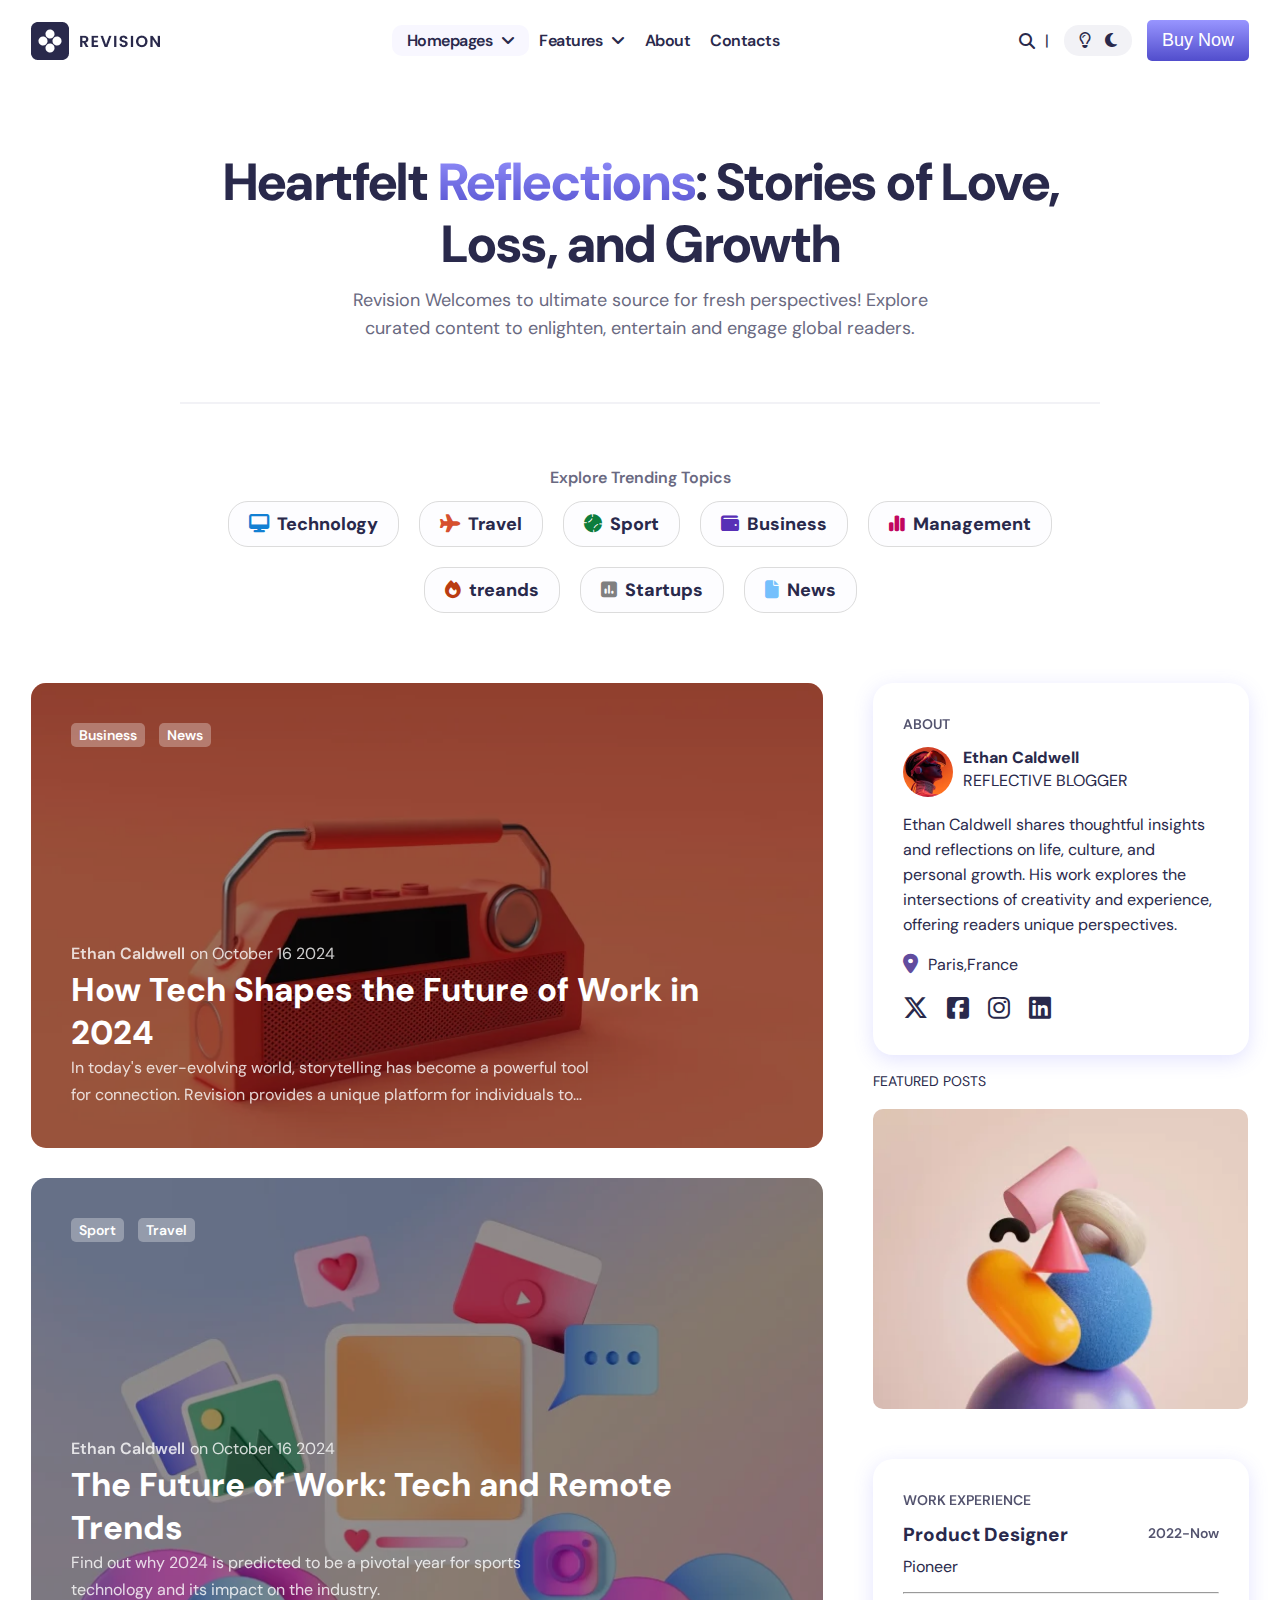
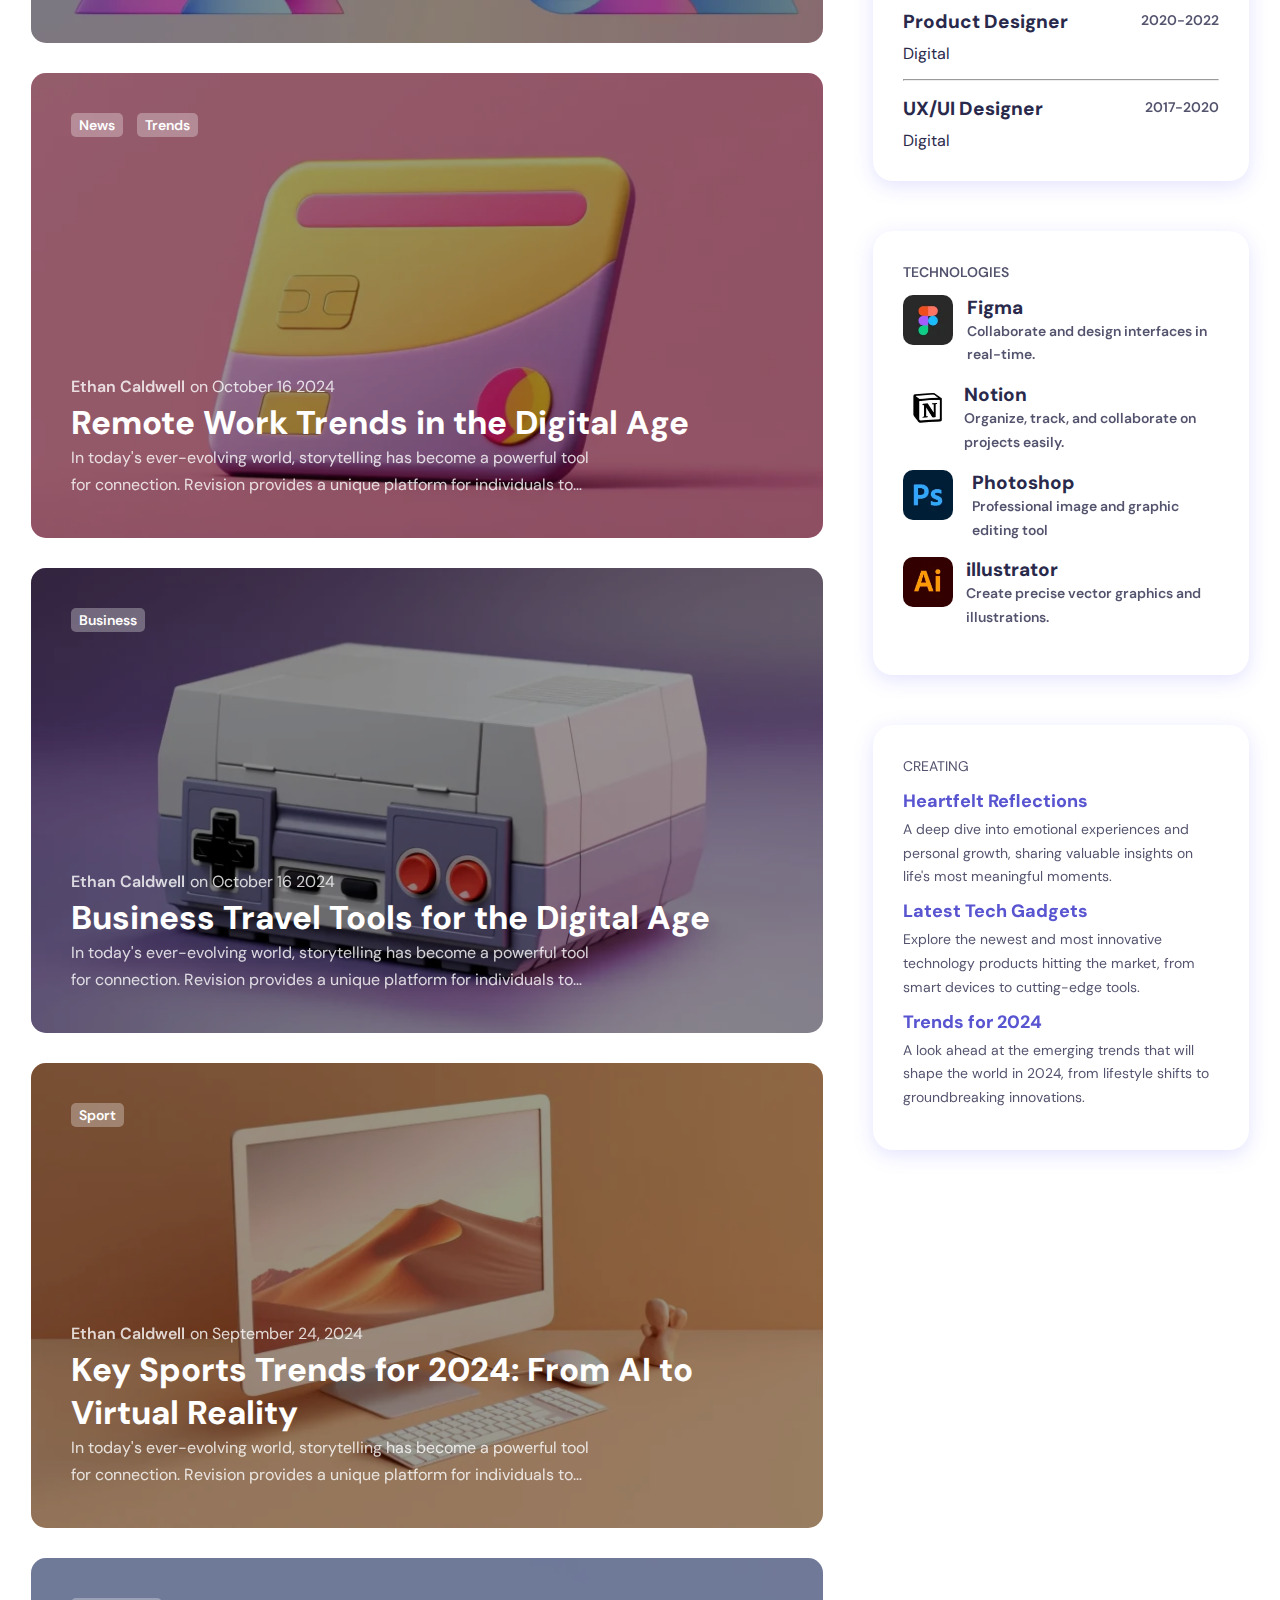
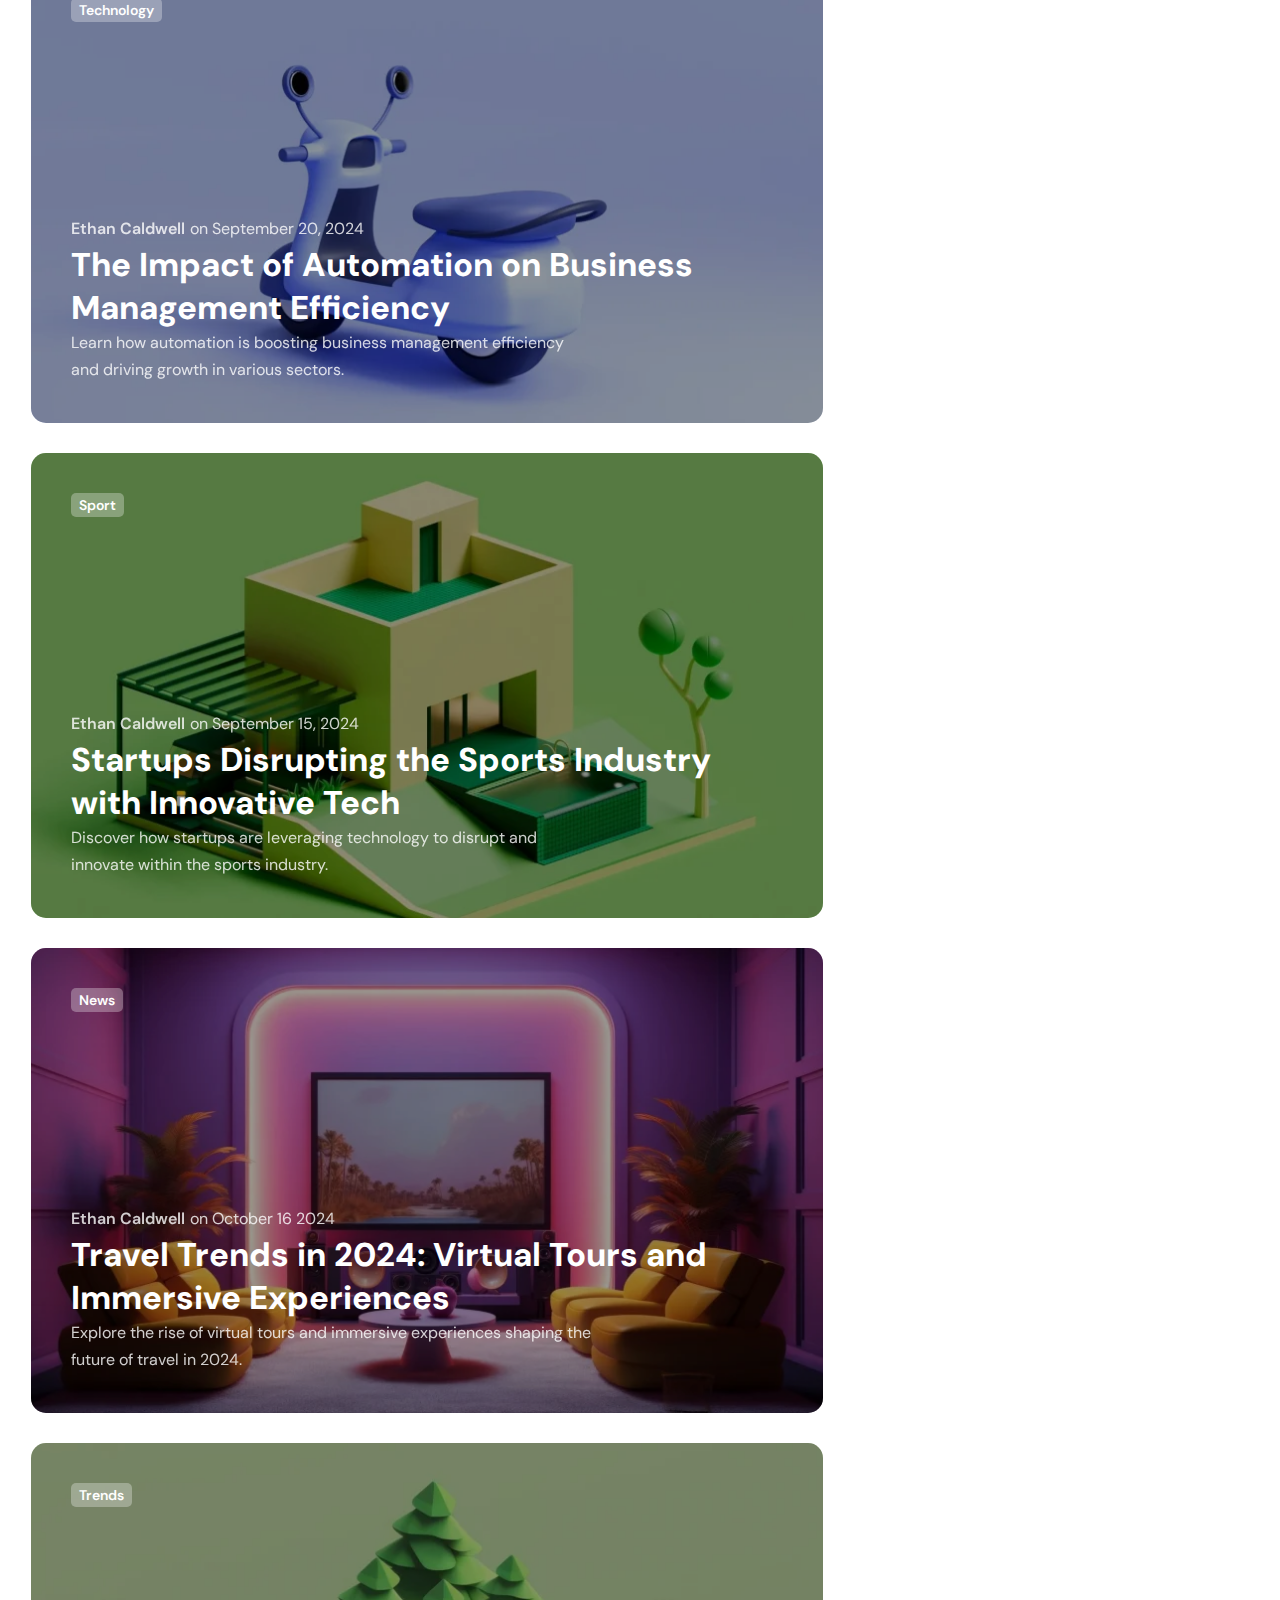
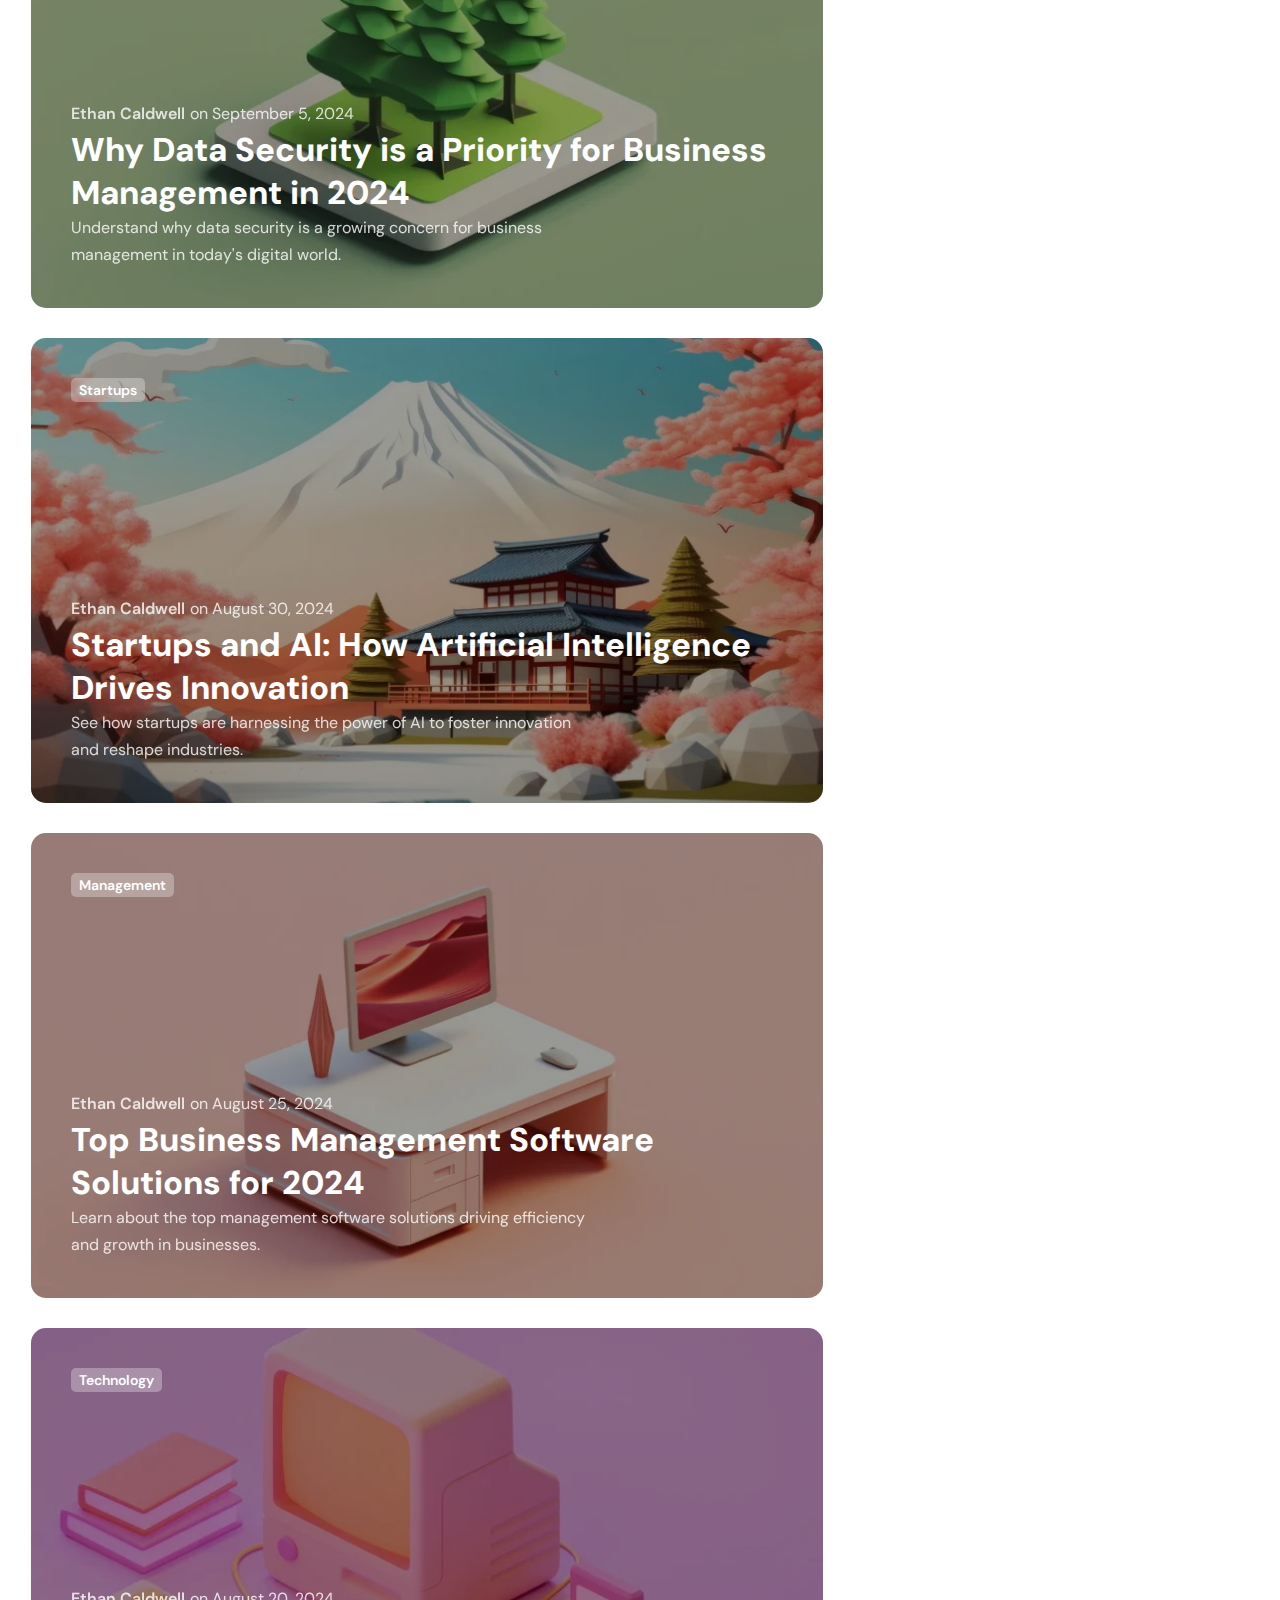
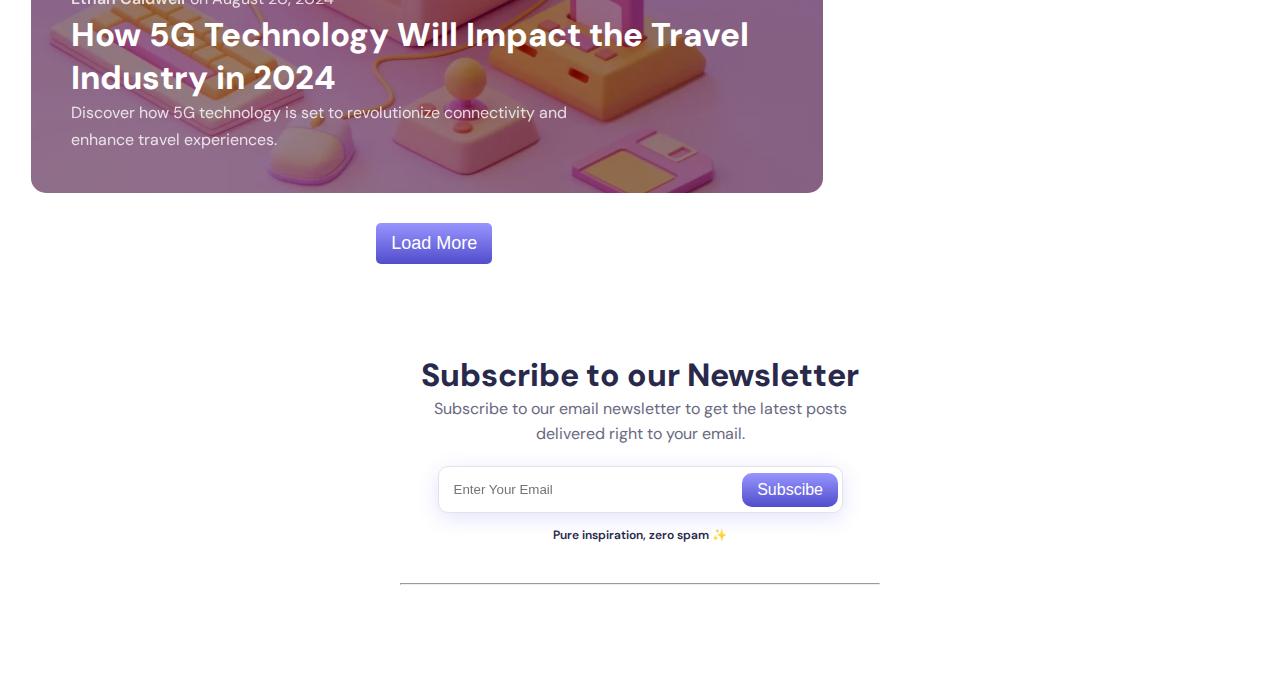
==== commit 20d973bc: "Ui Update" ====
--- a/index.html
+++ b/index.html
@@ -343,7 +343,8 @@
                                         <p>REFLECTIVE BLOGGER</p>
                                     </div>
                                 </div>
-                                <p>Ethan Caldwell shares thoughtful insights and reflections on life, culture, and
+                                <p class="card-p">Ethan Caldwell shares thoughtful insights and reflections on life,
+                                    culture, and
                                     personal growth. His work explores the intersections of creativity and experience,
                                     offering readers unique perspectives.</p>
                                 <div class="location">
@@ -399,30 +400,70 @@
                                     <p>Collaborate and design interfaces in real-time.</p>
                                 </li>
                             </ul>
-                            <hr>
-                            <ul class="">
-                                <li class="d-flex justify-content-between">
-                                    <h3>Product Designer</h3>
-                                    <p> 2020-2022</p>
-                                </li>
-                                <li>Digital</li>
-                            </ul>
-                            <hr>
-                            <ul class="">
-                                <li class="d-flex justify-content-between">
-                                    <h3>UX/UI Designer</h3>
-                                    <p>2017-2020</p>
-                                </li>
-                                <li>Digital</li>
-                            </ul>
+                            <ul class="d-flex">
+                                <li><img src="./img/notion.webp" alt="notion" title="notion"></li>
+                                <li>
+                                    <h3>Notion</h3>
+                                    <p>Organize, track, and collaborate on projects easily.</p>
+                                </li>
+                            </ul>
+                            <ul class="d-flex">
+                                <li><img src="./img/ps.webp" alt="photoshop" title="photoshop"></li>
+                                <li>
+                                    <h3>Photoshop</h3>
+                                    <p>Professional image and graphic editing tool</p>
+                                </li>
+                            </ul>
+                            <ul class="d-flex">
+                                <li><img src="./img/ai.webp" alt="Illustrator" title="Illustrator"></li>
+                                <li>
+                                    <h3>illustrator</h3>
+                                    <p>Create precise vector graphics and illustrations.</p>
+                                </li>
+                            </ul>
+                        </div>
+
+
+                        <div class="creating">
+                            <p>CREATING</p>
+                            <div>
+                                <a href="">Heartfelt Reflections</a>
+                                <p>A deep dive into emotional experiences and personal growth, sharing valuable insights
+                                    on life's most meaningful moments.</p>
+                            </div>
+                            <div>
+                                <a href="">Latest Tech Gadgets</a>
+                                <p>Explore the newest and most innovative technology products hitting the market, from
+                                    smart devices to cutting-edge tools.</p>
+                            </div>
+                            <div>
+                                <a href="">Trends for 2024</a>
+                                <p>A look ahead at the emerging trends that will shape the world in 2024, from lifestyle
+                                    shifts to groundbreaking innovations.</p>
+                            </div>
                         </div>
                     </div>
                 </div>
             </div>
         </section>
+
+        <section class="newsletter">
+            <div class="container">
+                <h3>Subscribe to our Newsletter</h3>
+                <p>Subscribe to our email newsletter to get the latest posts delivered right to your email.</p>
+                <div class="subscribe">
+                    <input type="email" placeholder="Enter Your Email">
+                    <button class="btn2">Subscibe</button>
+                </div>
+                <p>Pure inspiration, zero spam ✨</p>
+            </div>
+            <hr>
+        </section>
     </main>
     <footer>
-
+        <div class="container">
+            
+        </div>
     </footer>
 
 
--- a/css/style.css
+++ b/css/style.css
@@ -259,7 +259,7 @@
 .card {
   padding: 30px;
   border-radius: 20px;
-  box-shadow: rgba(114, 114, 255, 0.12) 0px 5px 20px 0px;
+  box-shadow: rgba(114, 114, 255, 0.2) 0px 5px 20px 0px;
 }
 
 .card .avatar {
@@ -273,6 +273,10 @@
   margin-bottom: 10px;
   font-weight: 600;
   font-size: 14px;
+}
+
+.card-p {
+  padding-top: 15px;
 }
 .card-content p {
   line-height: 25px;
@@ -311,13 +315,14 @@
   margin-top: 50px;
   padding: 30px;
   border-radius: 20px;
-  box-shadow: rgba(114, 114, 255, 0.12) 0px 5px 20px 0px;
+  box-shadow: rgba(114, 114, 255, 0.2) 0px 5px 20px 0px;
 }
 
 .experience p {
   font-size: 14px;
   font-weight: 600;
-  padding-bottom: 5px;
+  padding-bottom: 10px;
+  opacity: 0.8;
 }
 
 .experience h3 {
@@ -334,20 +339,95 @@
   margin-top: 50px;
   padding: 30px;
   border-radius: 20px;
-  box-shadow: rgba(114, 114, 255, 0.12) 0px 5px 20px 0px;
+  box-shadow: rgba(114, 114, 255, 0.2) 0px 5px 20px 0px;
 }
 
 .technologies p {
   font-size: 14px;
   font-weight: 600;
+  padding-bottom: 10px;
+  opacity: 0.8;
+}
+
+.technologies ul li img {
+  height: 50px;
+  width: 50px;
+  margin-right: 30px;
+  border-radius: 10px;
+}
+
+.technologies ul li:last-child p {
+  font-size: 14px;
+  opacity: 0.8;
+  padding-bottom: 15px;
+}
+
+/* Technolories */
+
+.creating {
+  margin-top: 50px;
+  padding: 30px;
+  border-radius: 20px;
+  box-shadow: rgba(114, 114, 255, 0.2) 0px 5px 20px 0px;
+  position: sticky;
+  top: 20px;
+}
+
+.creating a {
+  color: #5955d1;
+  font-weight: 700;
+  font-size: 18px;
   padding-bottom: 5px;
 }
 
-.technologies ul li img{
-  height: ;
-}
-
-.technologies ul li:last-child p {
+.creating p {
   font-size: 14px;
   opacity: 0.8;
-}
+  padding-bottom: 10px;
+}
+
+/* NEWSLETTER */
+.newsletter {
+  padding: 90px 0;
+  margin: 0 auto;
+  text-align: center;
+  max-width: 480px;
+}
+
+.newsletter h3 {
+  font-size: 32px;
+}
+.newsletter p {
+  color: #696981;
+  line-height: 25px;
+  padding-bottom: 20px;
+}
+
+.newsletter input {
+  padding: 15px 15px;
+  border-radius: 10px;
+  width: 90%;
+  box-shadow: rgba(114, 114, 255, 0.2) 0px 5px 20px 0px;
+  border: 1px solid rgb(227, 227, 227);
+}
+
+.subscribe {
+  position: relative;
+}
+.btn2 {
+  position: absolute;
+  padding: 8px 15px;
+  background: linear-gradient(180deg, #9895ff 0%, #514dcc 100%);
+  border-radius: 10px;
+  color: var(--color-white);
+  font-size: 16px;
+  border: none;
+  top: 15%;
+  right: 6%;
+}
+.newsletter p:last-child {
+  font-size: 12px;
+  font-weight: 600;
+  color: #29294b;
+  padding-top: 10px;
+}
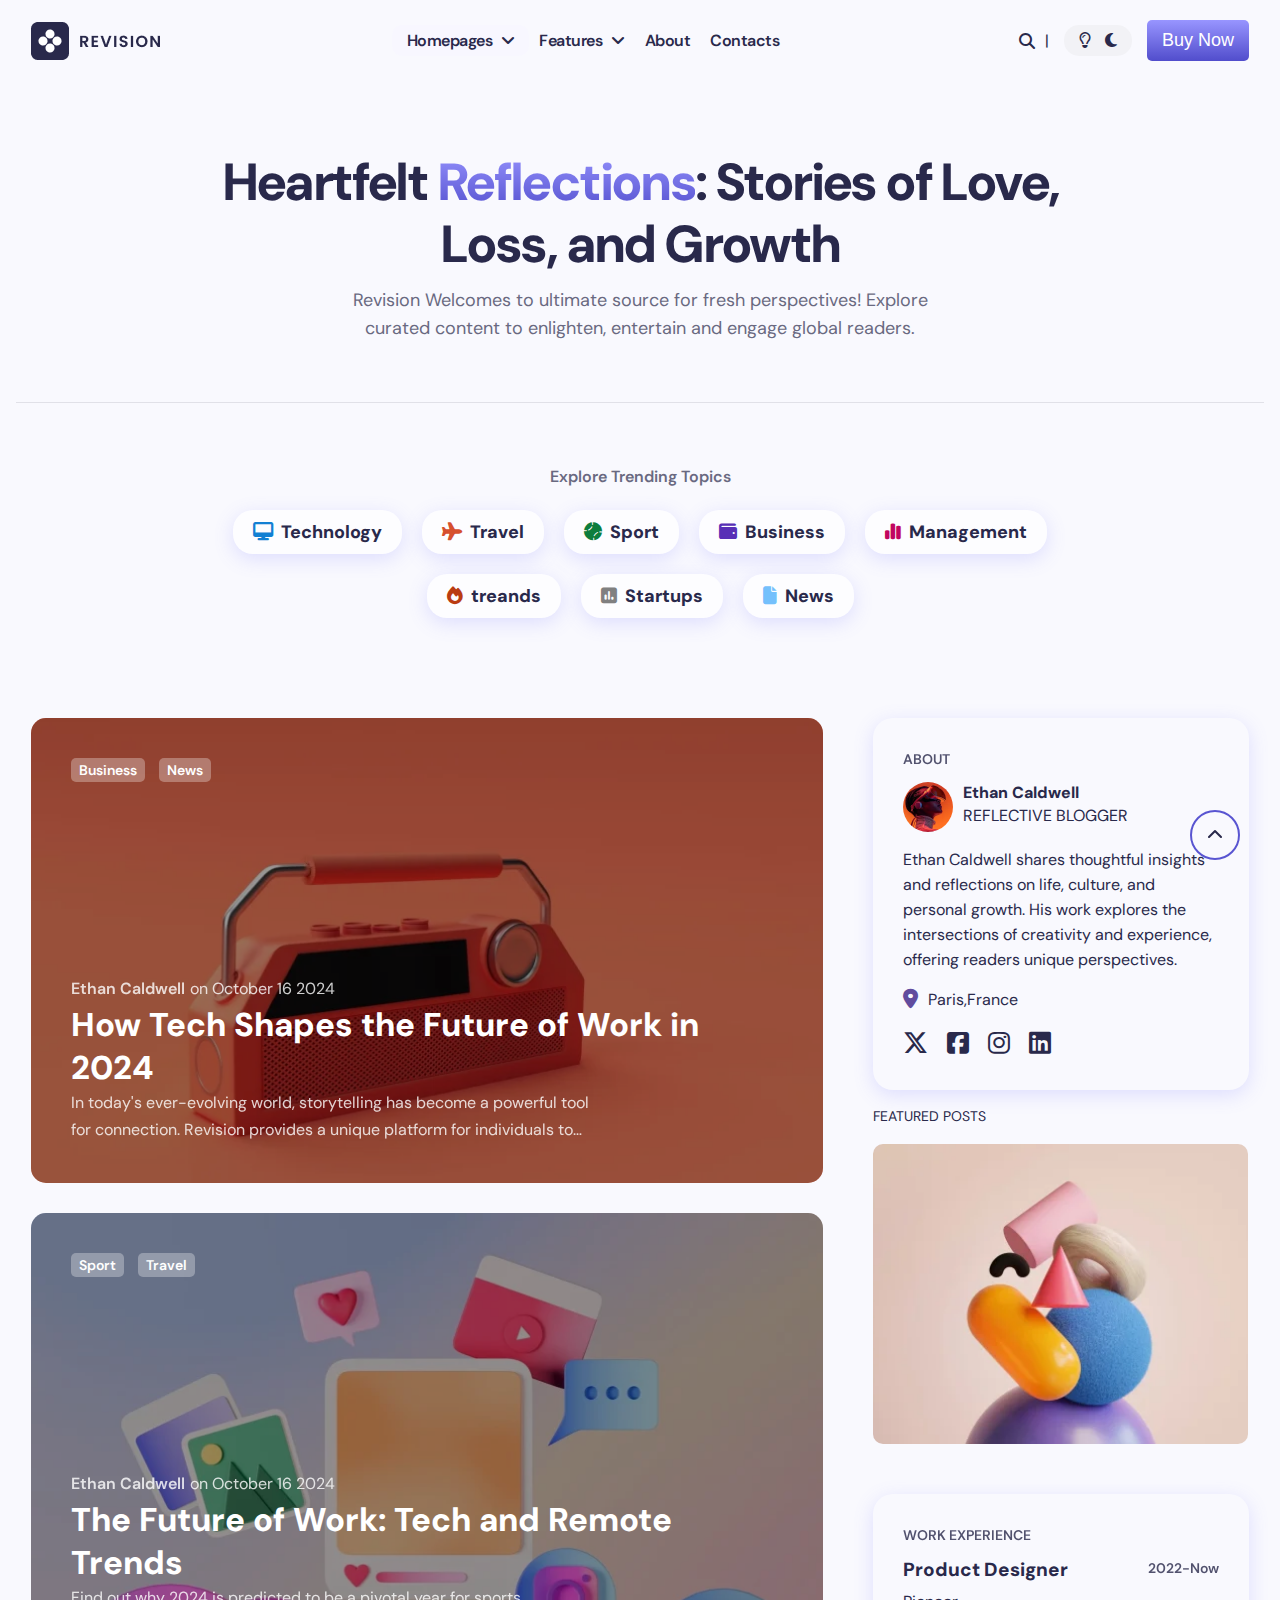
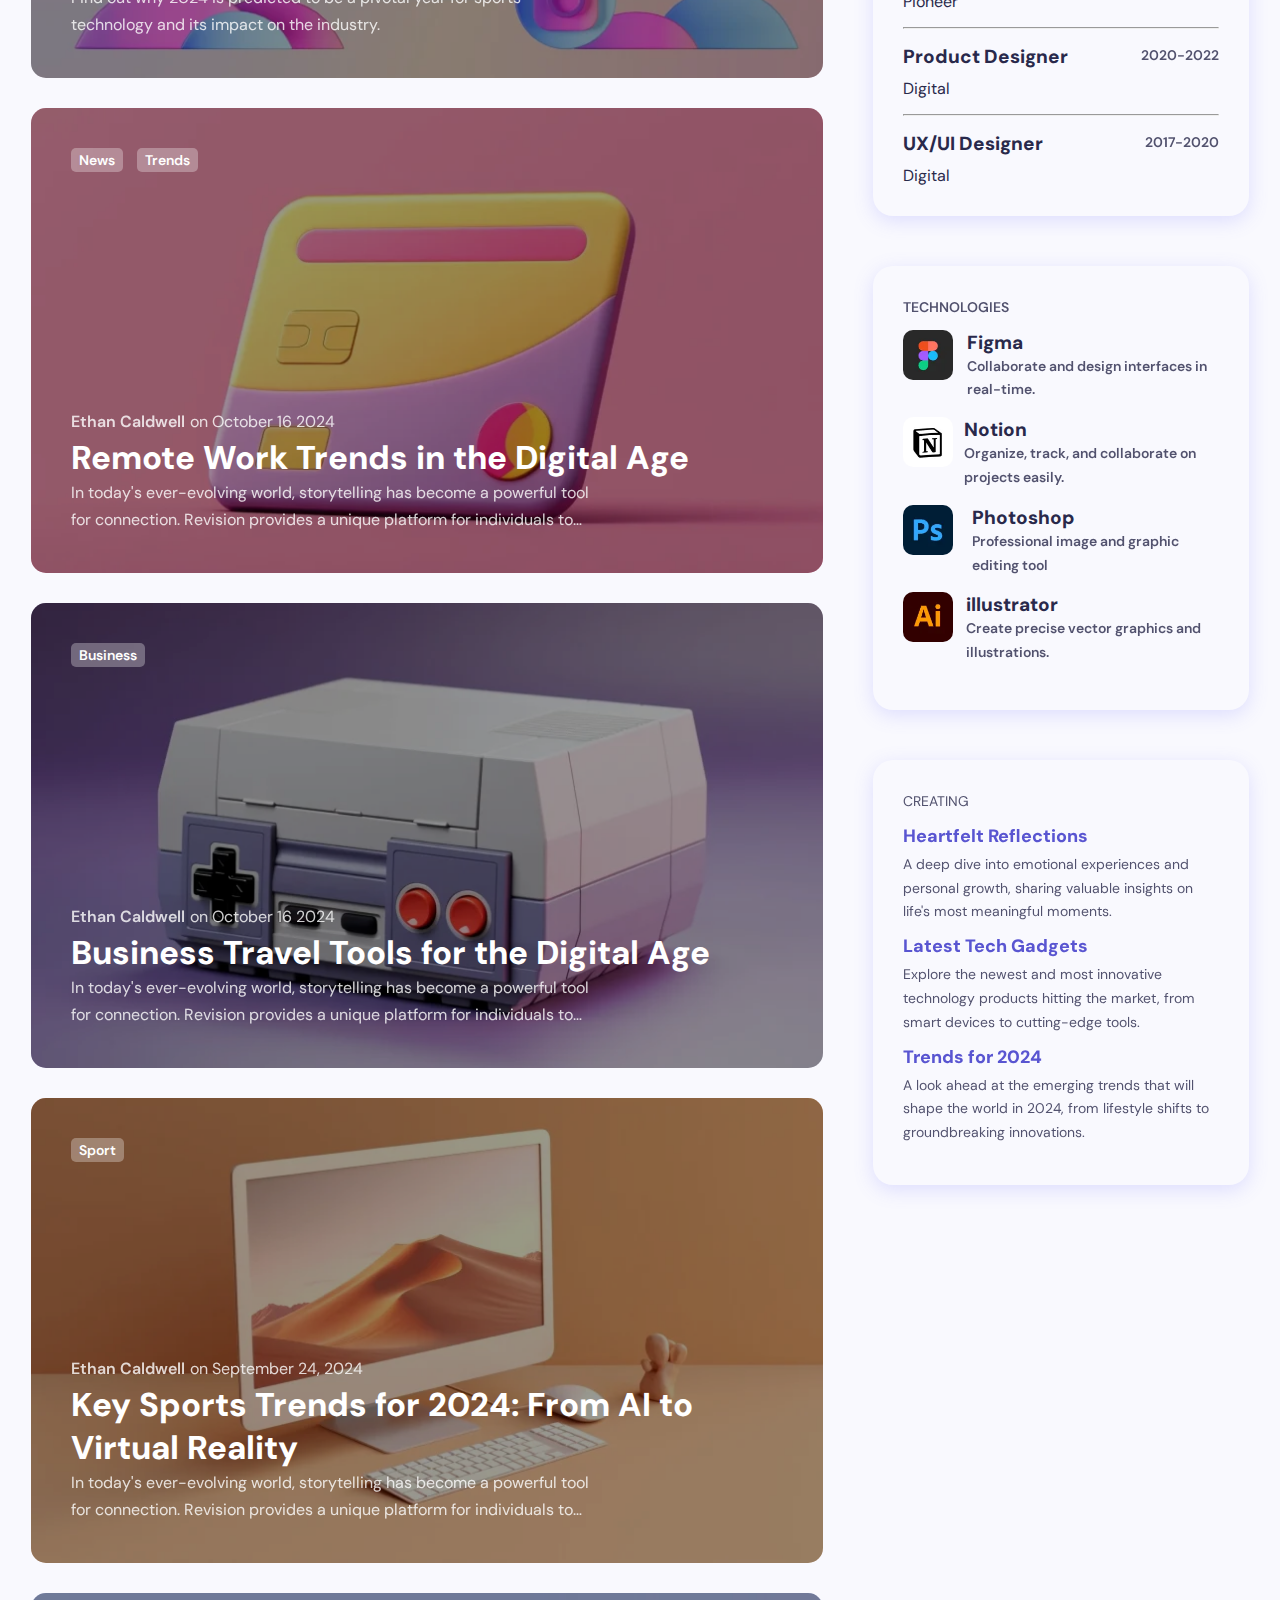
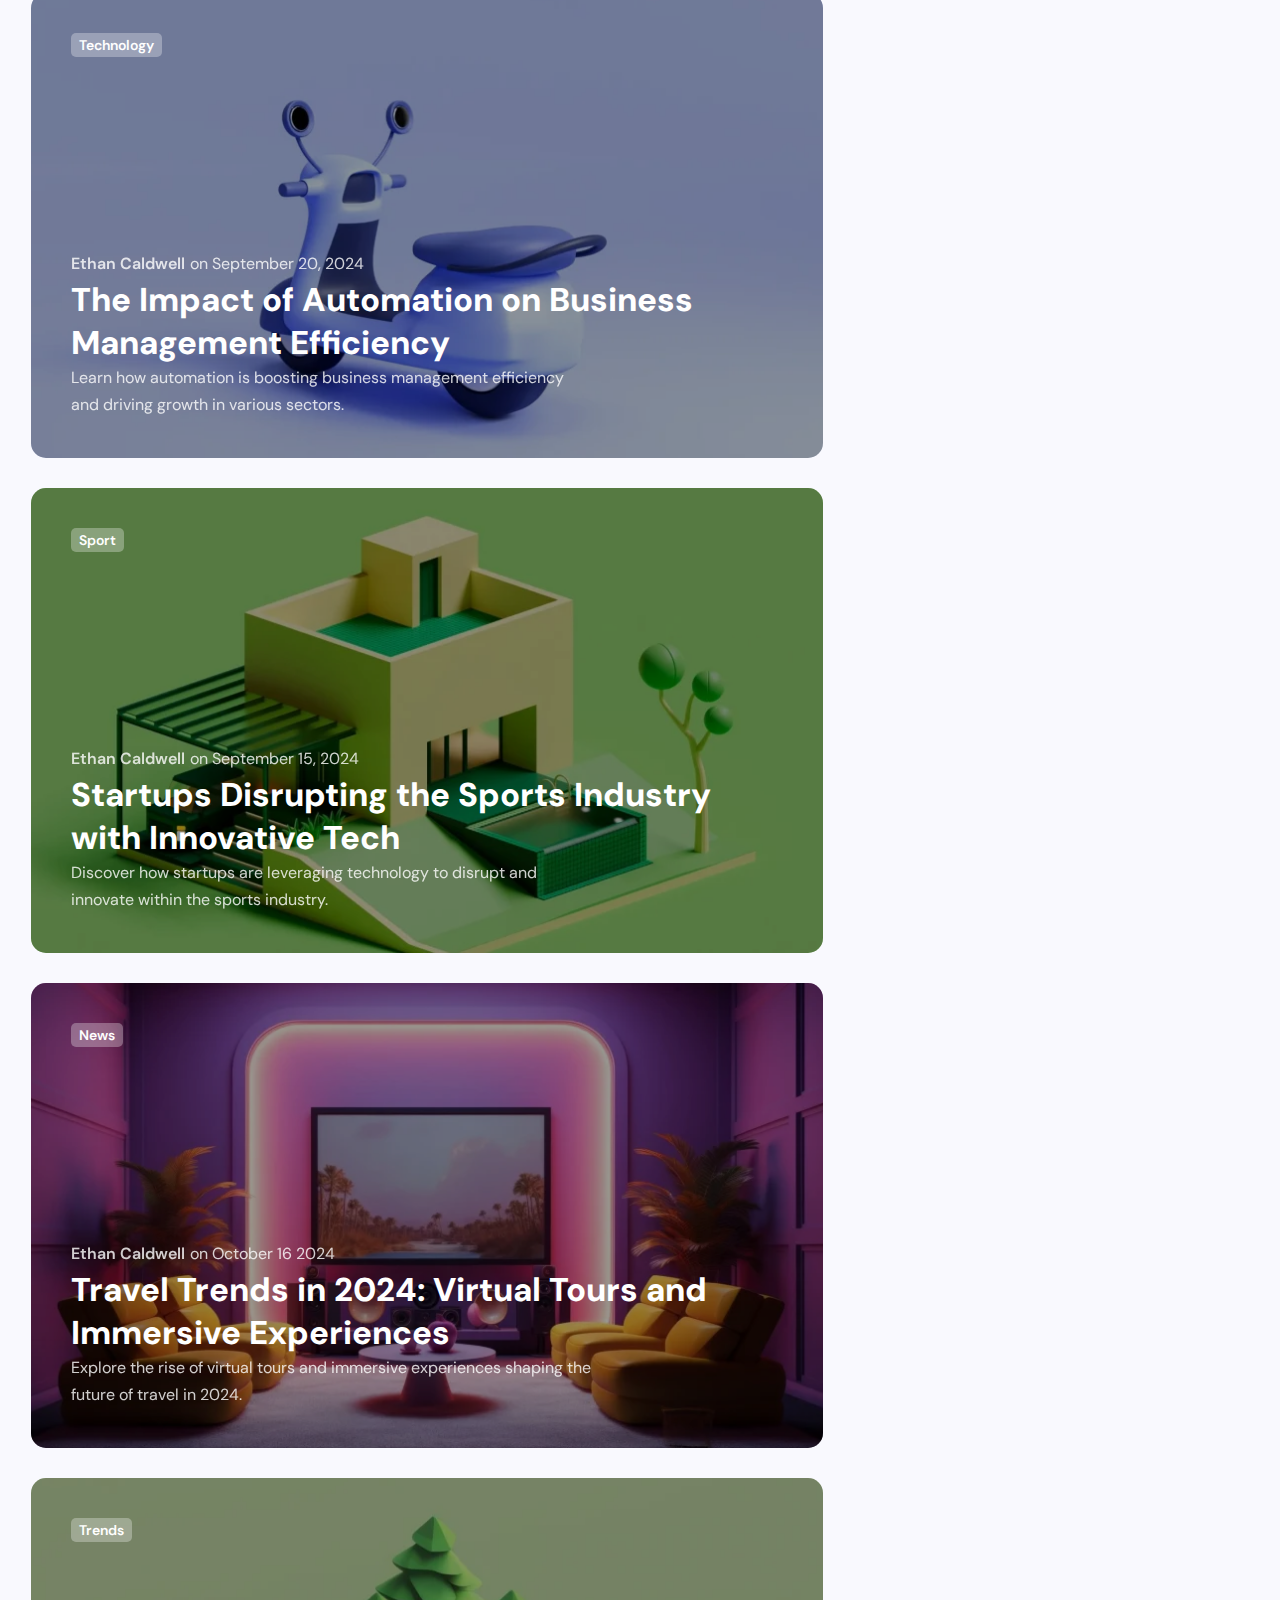
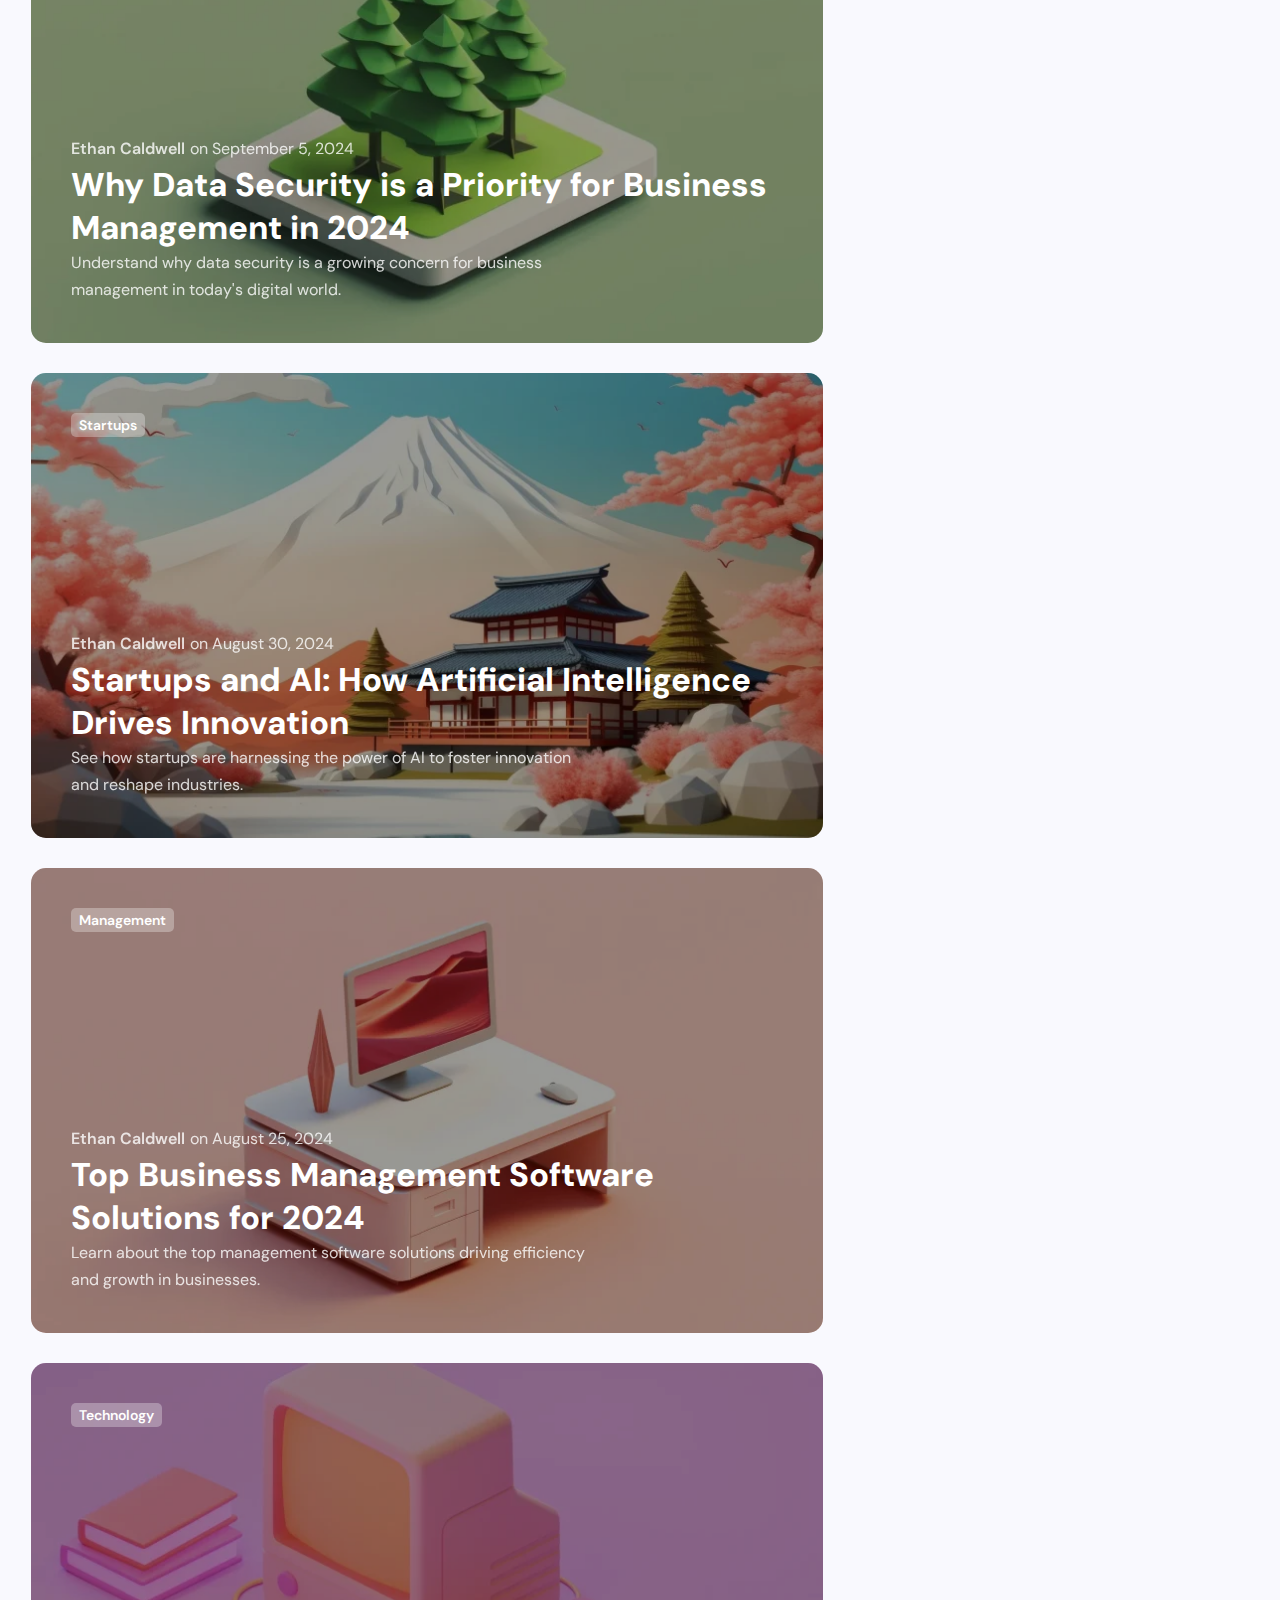
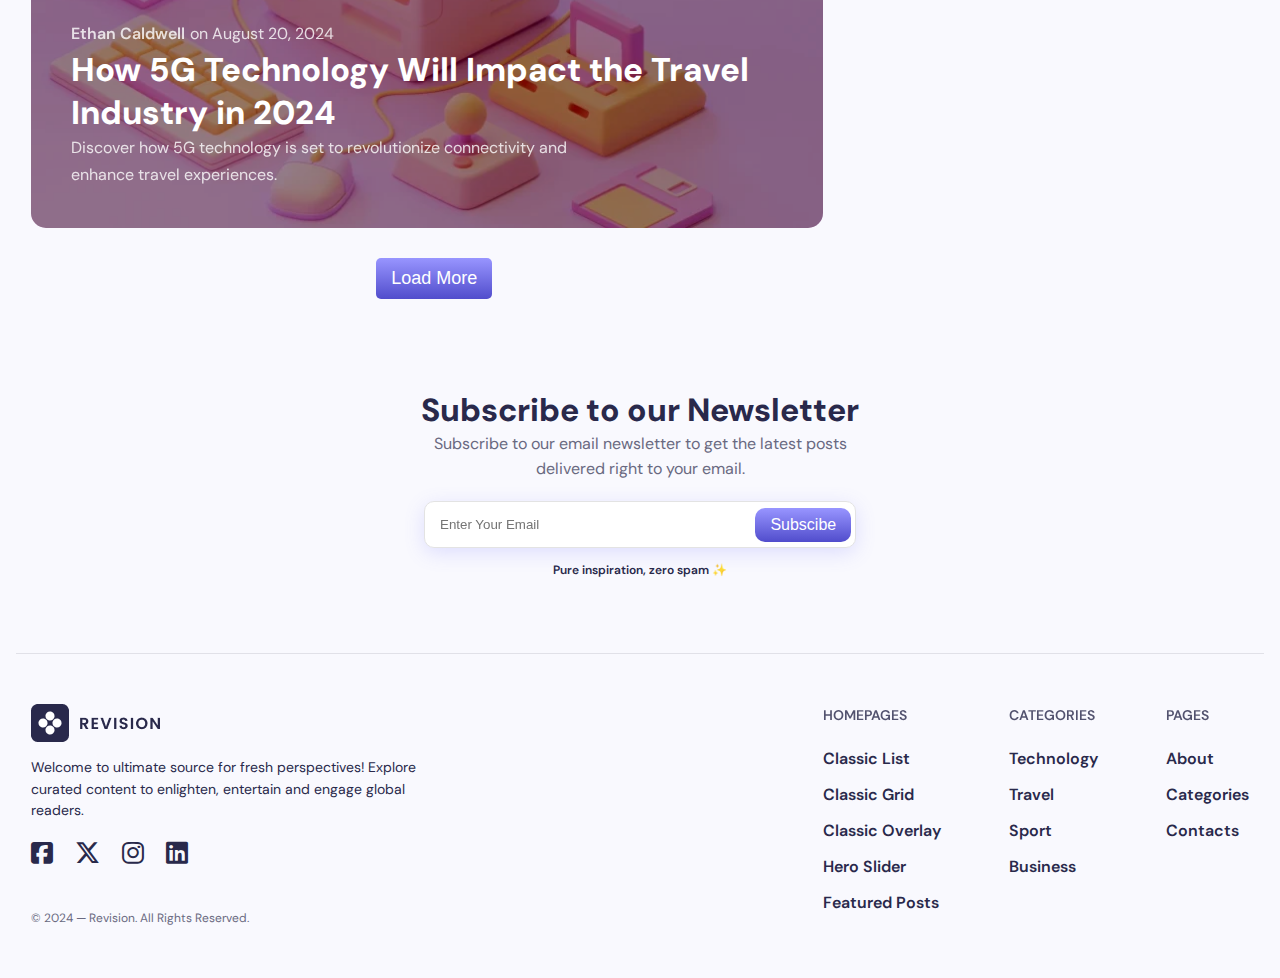
==== commit d86a73e4: "Ui Update" ====
--- a/index.html
+++ b/index.html
@@ -457,15 +457,68 @@
                 </div>
                 <p>Pure inspiration, zero spam ✨</p>
             </div>
-            <hr>
+            <div class="line"></div>
         </section>
     </main>
-    <footer>
+    <footer class="footer">
         <div class="container">
-            
+            <div class="row">
+                <div class="w-65">
+                    <ul class="footer-content">
+                        <li><a href="#"><img src="./img/logo.png" alt="logo" title="Logo"></a></li>
+                        <li>
+                            <p>Welcome to ultimate source for fresh perspectives! Explore curated content to enlighten,
+                                entertain and engage global readers.</p>
+                        </li>
+                        <li class="footer-icons">
+                            <a href="#"><i class="fa-brands fa-square-facebook"></i></a>
+                            <a href="#"><i class="fa-brands fa-x-twitter"></i></a>
+                            <a href=""><i class="fa-brands fa-instagram"></i></a>
+                            <a href="#"><i class="fa-brands fa-linkedin"></i></a>
+                        </li>
+                        <li>© 2024 — Revision. All Rights Reserved.</li>
+                    </ul>
+                </div>
+                <div class="w-35">
+                    <div class="row justify-content-between">
+                        <div class="footer-content">
+                            <p>HOMEPAGES</p>
+                            <ul>
+                                <li><a href="">Classic List</a></li>
+                                <li><a href="">Classic Grid</a></li>
+                                <li><a href="">Classic Overlay</a></li>
+                                <li><a href="">Hero Slider</a></li>
+                                <li><a href="">Featured Posts</a></li>
+                            </ul>
+                        </div>
+                        <div class="footer-content">
+                            <p>CATEGORIES</p>
+                            <ul>
+                                <li><a href="">Technology</a></li>
+                                <li><a href="">Travel</a></li>
+                                <li><a href="">Sport</a></li>
+                                <li><a href="">Business</a></li>
+                            </ul>
+                        </div>
+                        <div class="footer-content">
+                            <p>PAGES</p>
+                            <ul>
+                                <li><a href="">About</a></li>
+                                <li><a href="">Categories</a></li>
+                                <li><a href="">Contacts</a></li>
+                            </ul>
+                        </div>
+                    </div>
+                </div>
+            </div>
         </div>
+
     </footer>
-
+    <div class="backtotop">
+        <div class="arrow">
+            <i class="fa-solid fa-chevron-up"></i>
+        </div>
+    </div>
 
 </body>
 
--- a/css/style.css
+++ b/css/style.css
@@ -13,6 +13,8 @@
 body {
   font-family: "DM Sans 18pt", sans-serif;
   color: var(--color-blck);
+  background-color: #f9f9fe;
+  position: relative;
 }
 p {
   line-height: 1.7;
@@ -120,7 +122,7 @@
 }
 
 /* INTRO */
-.intro {
+.intro .container {
   max-width: 920px;
   margin: 0 auto;
   text-align: center;
@@ -150,20 +152,22 @@
 }
 
 .line {
-  height: 2px;
-  background-color: #f2f2f6;
+  border-bottom: 1px solid #e1e1e8;
+  max-width: 1248px;
+  margin: 0 auto;
 }
 
 /* TRENDING TOPICS */
 
 .trending-topics {
-  padding: 60px 0;
+  padding: 60px 0 90px 0;
 }
 
 .trending-topics p {
   text-align: center;
   color: var(--color-gray);
   font-weight: 600;
+  padding-bottom: 10px;
 }
 .icon-set {
   text-align: center;
@@ -180,11 +184,12 @@
   font-weight: 700;
   font-size: 18px;
   background-color: #fdfdff;
-  border: 1px solid gainsboro;
+  /* border: 1px solid gainsboro; */
   border-radius: 20px;
+  box-shadow: rgba(114, 114, 255, 0.2) 0px 5px 20px 0px;
 }
 .icon a:hover {
-  box-shadow: 0 5px 25px 0 rgba(114, 114, 255, 0.12);
+  box-shadow: 0 5px 25px 0 rgba(114, 114, 255, 0.3);
   transition: 0.4s;
 }
 
@@ -331,6 +336,7 @@
 
 hr {
   margin: 15px 0;
+  color: #e1e1e8;
 }
 
 /* Technolories */
@@ -387,8 +393,8 @@
 }
 
 /* NEWSLETTER */
-.newsletter {
-  padding: 90px 0;
+.newsletter .container {
+  padding: 90px 0 50px 0;
   margin: 0 auto;
   text-align: center;
   max-width: 480px;
@@ -431,3 +437,71 @@
   color: #29294b;
   padding-top: 10px;
 }
+
+/* FOOTER */
+.footer {
+  padding: 50px 0;
+}
+.footer .w-65 .footer-content {
+  max-width: 410px;
+}
+
+.footer .w-65 .footer-content p {
+  font-size: 14px;
+  line-height: 21.7px;
+  padding: 10px 0 15px 0;
+}
+
+.footer .footer-icons a {
+  font-size: 25px;
+  margin-right: 18px;
+}
+
+.footer .footer-icons a:hover {
+  color: #514dcc;
+}
+
+.footer .w-65 .footer-content li:last-child {
+  color: #696981;
+  padding-top: 40px;
+  font-size: 12px;
+}
+
+.footer .w-35 .footer-content p {
+  font-size: 14px;
+  font-weight: 600;
+  opacity: 0.8;
+  padding-bottom: 20px;
+}
+
+.footer .w-35 .footer-content ul li {
+  padding-bottom: 15px;
+  font-weight: 600;
+}
+
+.footer .w-35 .footer-content ul li a:hover {
+  opacity: 0.8;
+  transition: 0.4s;
+}
+
+/* BACKTOTOP */
+
+.backtotop {
+  position: fixed;
+  bottom: 40px;
+  right: 40px;
+}
+
+.backtotop .arrow {
+  width: 50px;
+  height: 50px;
+  border-radius: 50%;
+  border: 2px solid #5955d1;
+  display: flex;
+  justify-content: center;
+  align-items: center;
+}
+
+.backtotop .arrow i {
+  font-weight: 700;
+}
